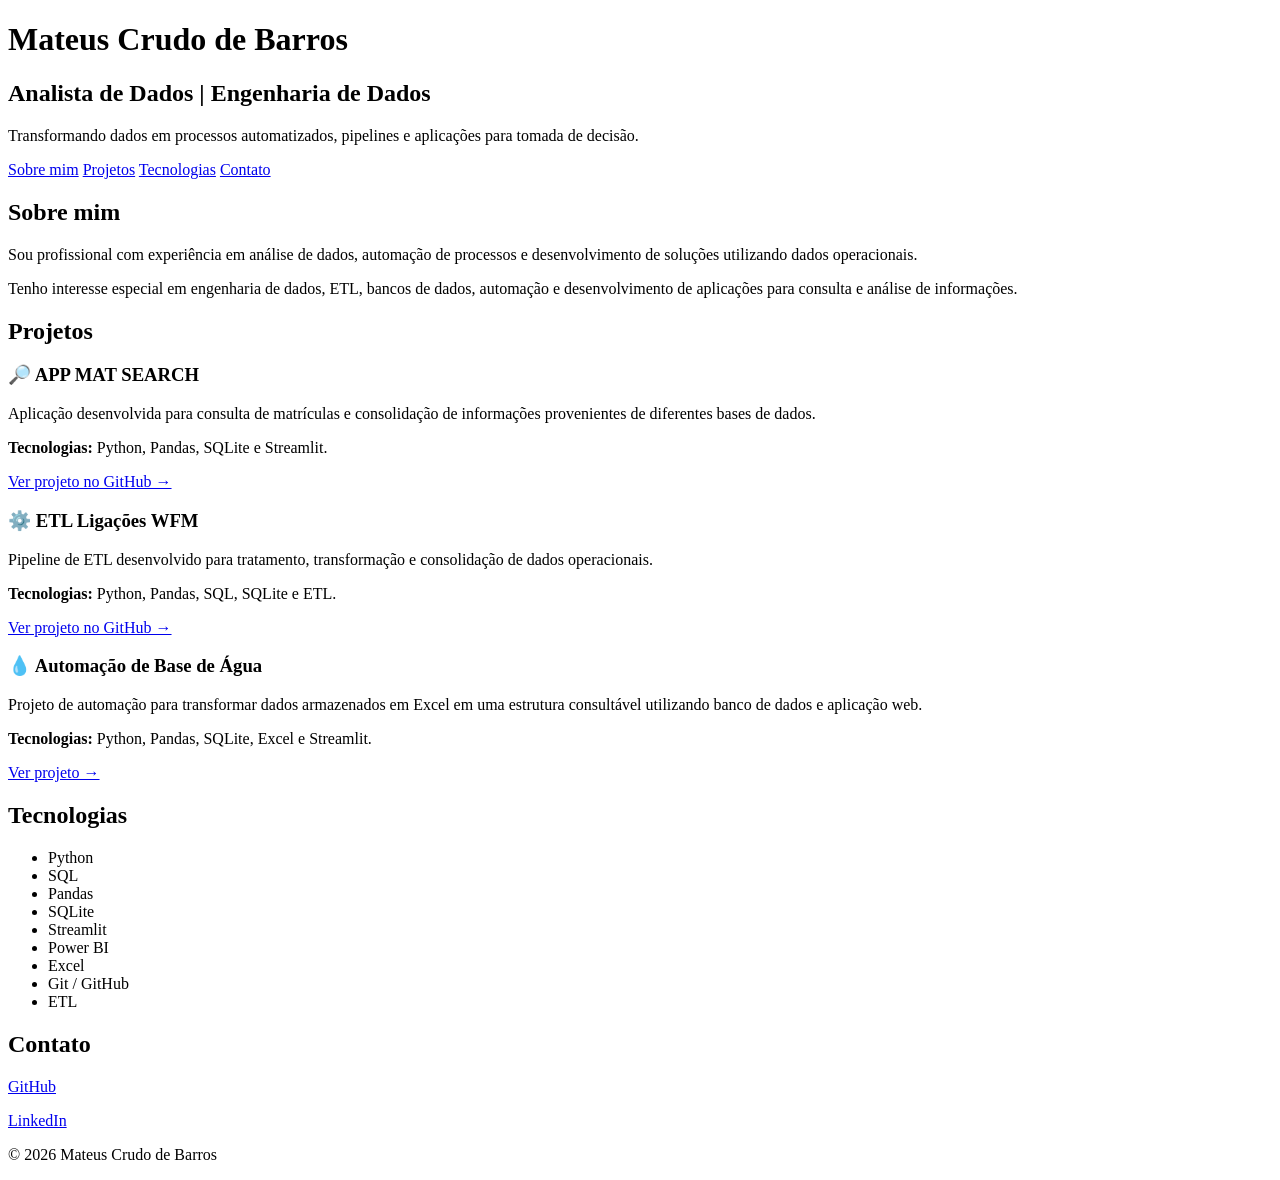
==== index.html @ 0846acba "Add initial HTML structure for portfolio website" ====
<!DOCTYPE html>
<html lang="pt-BR">

<head>
    <meta charset="UTF-8">
    <meta name="viewport" content="width=device-width, initial-scale=1.0">

    <title>Mateus Crudo de Barros | Portfólio</title>

    <meta
        name="description"
        content="Portfólio de Mateus Crudo de Barros - Analista de Dados e Engenharia de Dados."
    >
</head>

<body>

    <header>
        <h1>Mateus Crudo de Barros</h1>

        <h2>Analista de Dados | Engenharia de Dados</h2>

        <p>
            Transformando dados em processos automatizados,
            pipelines e aplicações para tomada de decisão.
        </p>

        <nav>
            <a href="#sobre">Sobre mim</a>
            <a href="#projetos">Projetos</a>
            <a href="#tecnologias">Tecnologias</a>
            <a href="#contato">Contato</a>
        </nav>
    </header>


    <main>

        <section id="sobre">
            <h2>Sobre mim</h2>

            <p>
                Sou profissional com experiência em análise de dados,
                automação de processos e desenvolvimento de soluções
                utilizando dados operacionais.
            </p>

            <p>
                Tenho interesse especial em engenharia de dados,
                ETL, bancos de dados, automação e desenvolvimento
                de aplicações para consulta e análise de informações.
            </p>
        </section>


        <section id="projetos">

            <h2>Projetos</h2>

            <article>
                <h3>🔎 APP MAT SEARCH</h3>

                <p>
                    Aplicação desenvolvida para consulta de matrículas
                    e consolidação de informações provenientes de
                    diferentes bases de dados.
                </p>

                <p>
                    <strong>Tecnologias:</strong>
                    Python, Pandas, SQLite e Streamlit.
                </p>

                <a href="https://github.com/Mateuscrudo/APP_MAT_SEARCH"
                   target="_blank">
                    Ver projeto no GitHub →
                </a>
            </article>


            <article>
                <h3>⚙️ ETL Ligações WFM</h3>

                <p>
                    Pipeline de ETL desenvolvido para tratamento,
                    transformação e consolidação de dados operacionais.
                </p>

                <p>
                    <strong>Tecnologias:</strong>
                    Python, Pandas, SQL, SQLite e ETL.
                </p>

                <a href="https://github.com/Mateuscrudo/ETL_LIGACOES_WFM"
                   target="_blank">
                    Ver projeto no GitHub →
                </a>
            </article>


            <article>
                <h3>💧 Automação de Base de Água</h3>

                <p>
                    Projeto de automação para transformar dados
                    armazenados em Excel em uma estrutura consultável
                    utilizando banco de dados e aplicação web.
                </p>

                <p>
                    <strong>Tecnologias:</strong>
                    Python, Pandas, SQLite, Excel e Streamlit.
                </p>

                <a href="https://github.com/Mateuscrudo/APP_MAT_SEARCH"
                   target="_blank">
                    Ver projeto →
                </a>
            </article>

        </section>


        <section id="tecnologias">

            <h2>Tecnologias</h2>

            <ul>
                <li>Python</li>
                <li>SQL</li>
                <li>Pandas</li>
                <li>SQLite</li>
                <li>Streamlit</li>
                <li>Power BI</li>
                <li>Excel</li>
                <li>Git / GitHub</li>
                <li>ETL</li>
            </ul>

        </section>


        <section id="contato">

            <h2>Contato</h2>

            <p>
                <a href="https://github.com/Mateuscrudo"
                   target="_blank">
                    GitHub
                </a>
            </p>

            <p>
                <a href="https://www.linkedin.com/"
                   target="_blank">
                    LinkedIn
                </a>
            </p>

        </section>

    </main>


    <footer>

        <p>
            © 2026 Mateus Crudo de Barros
        </p>

    </footer>

</body>

</html>
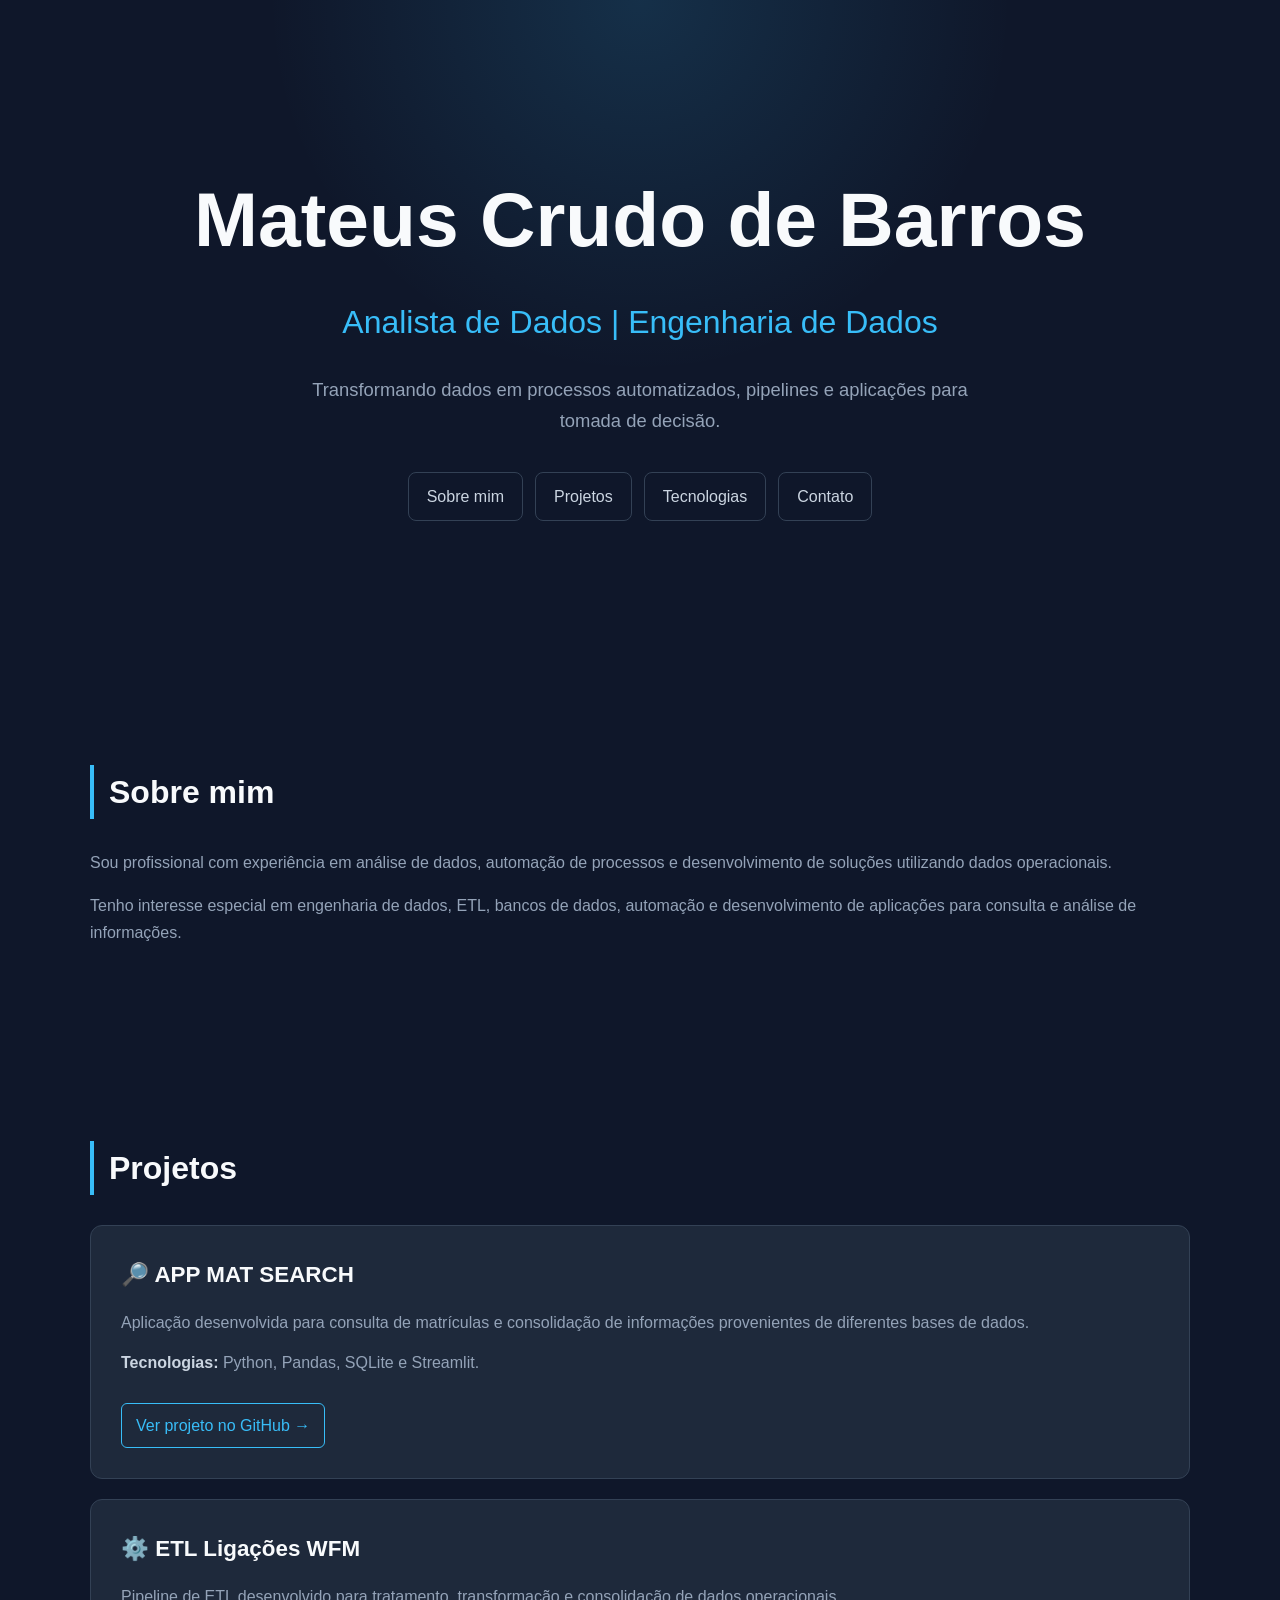
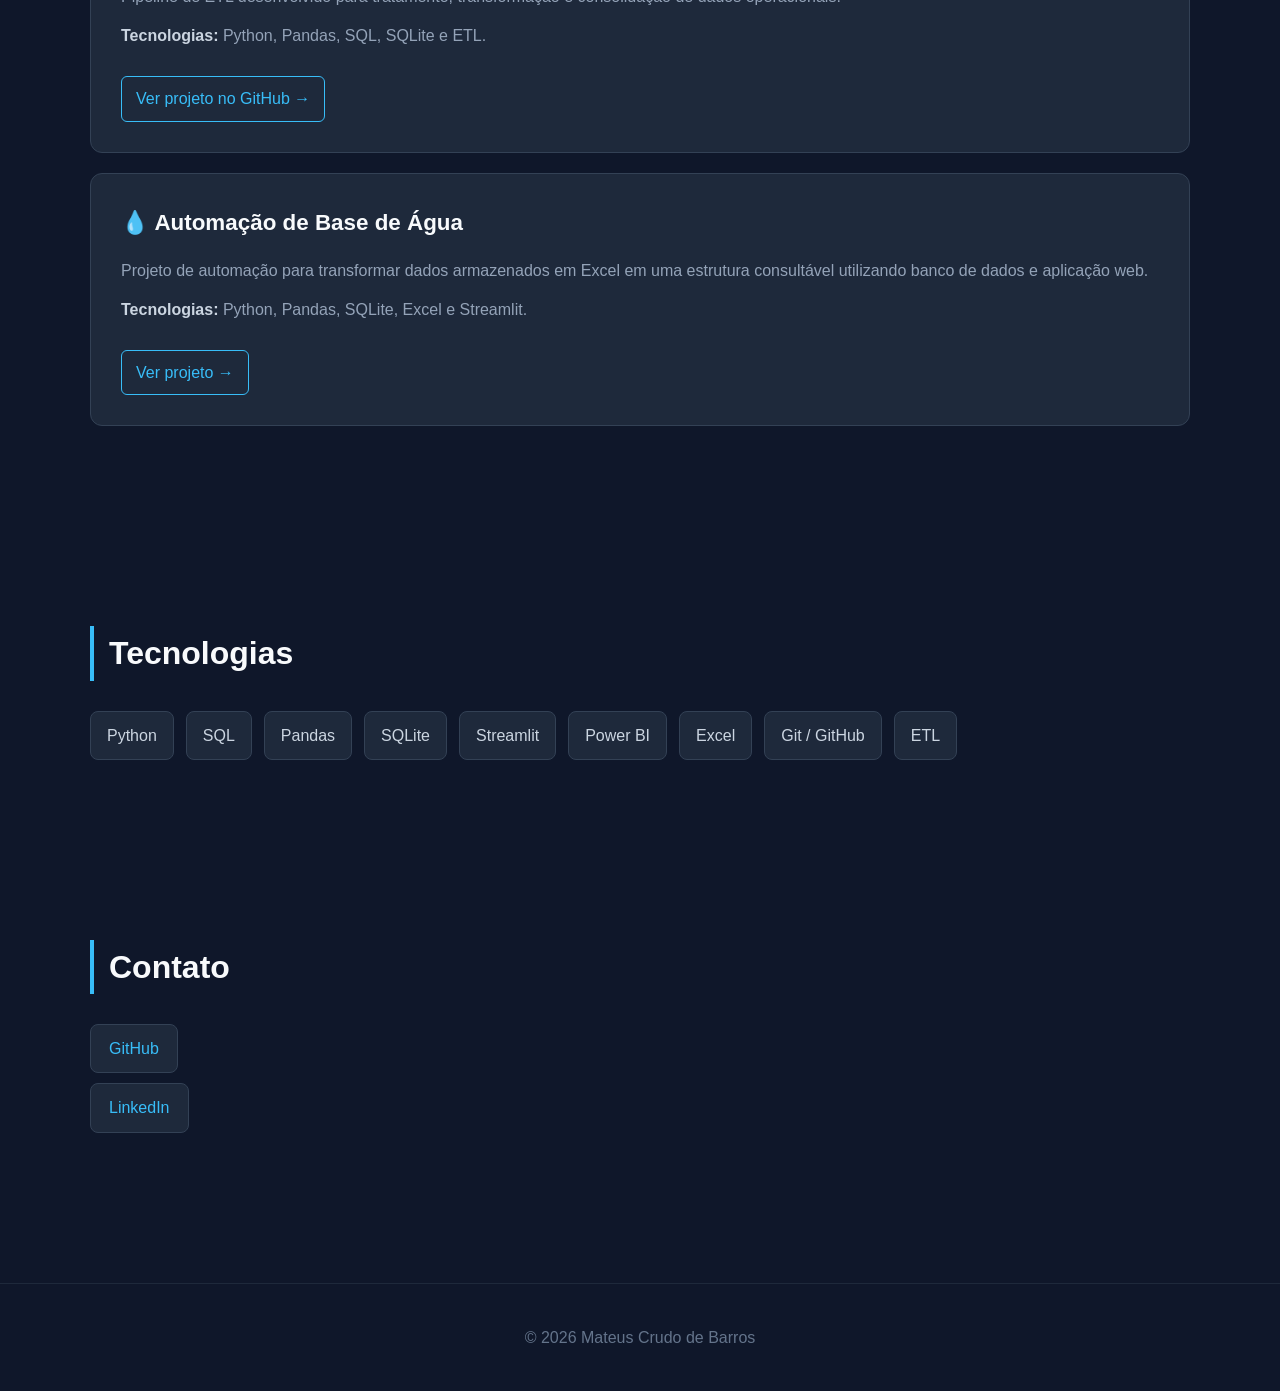
==== commit 8606e861: "Add stylesheet link to index.html" ====
--- a/index.html
+++ b/index.html
@@ -11,6 +11,8 @@
         name="description"
         content="Portfólio de Mateus Crudo de Barros - Analista de Dados e Engenharia de Dados."
     >
+    
+    <link rel="stylesheet" href="style.css">
 </head>
 
 <body>
--- a/style.css
+++ b/style.css
@@ -0,0 +1,317 @@
+/* =========================================================
+   CONFIGURAÇÕES GERAIS
+   ========================================================= */
+
+* {
+    margin: 0;
+    padding: 0;
+    box-sizing: border-box;
+}
+
+html {
+    scroll-behavior: smooth;
+}
+
+body {
+    font-family: Arial, Helvetica, sans-serif;
+    background: #0f172a;
+    color: #e2e8f0;
+    line-height: 1.7;
+}
+
+
+/* =========================================================
+   LINKS
+   ========================================================= */
+
+a {
+    color: #38bdf8;
+    text-decoration: none;
+    transition: 0.2s ease;
+}
+
+a:hover {
+    color: #7dd3fc;
+}
+
+
+/* =========================================================
+   HEADER / HERO
+   ========================================================= */
+
+header {
+    min-height: 75vh;
+    display: flex;
+    flex-direction: column;
+    justify-content: center;
+    align-items: center;
+    text-align: center;
+
+    padding: 80px 20px;
+
+    background:
+        radial-gradient(
+            circle at top,
+            rgba(56, 189, 248, 0.15),
+            transparent 40%
+        ),
+        #0f172a;
+}
+
+header h1 {
+    font-size: clamp(2.5rem, 6vw, 5rem);
+    margin-bottom: 10px;
+    color: #f8fafc;
+}
+
+header h2 {
+    font-size: clamp(1.2rem, 3vw, 2rem);
+    font-weight: 400;
+    color: #38bdf8;
+    margin-bottom: 25px;
+}
+
+header p {
+    max-width: 700px;
+    font-size: 1.15rem;
+    color: #94a3b8;
+    margin-bottom: 35px;
+}
+
+
+/* =========================================================
+   NAVEGAÇÃO
+   ========================================================= */
+
+nav {
+    display: flex;
+    flex-wrap: wrap;
+    justify-content: center;
+    gap: 12px;
+}
+
+nav a {
+    padding: 10px 18px;
+
+    border: 1px solid #334155;
+    border-radius: 8px;
+
+    color: #cbd5e1;
+
+    transition: 0.2s ease;
+}
+
+nav a:hover {
+    background: #1e293b;
+    border-color: #38bdf8;
+    color: #38bdf8;
+}
+
+
+/* =========================================================
+   CONTEÚDO PRINCIPAL
+   ========================================================= */
+
+main {
+    width: min(1100px, 90%);
+    margin: 0 auto;
+}
+
+section {
+    padding: 90px 0;
+}
+
+section h2 {
+    font-size: 2rem;
+    color: #f8fafc;
+    margin-bottom: 30px;
+
+    border-left: 4px solid #38bdf8;
+    padding-left: 15px;
+}
+
+section p {
+    color: #94a3b8;
+    margin-bottom: 15px;
+}
+
+
+/* =========================================================
+   PROJETOS
+   ========================================================= */
+
+#projetos {
+    display: flex;
+    flex-direction: column;
+}
+
+article {
+    background: #1e293b;
+
+    border: 1px solid #334155;
+    border-radius: 12px;
+
+    padding: 30px;
+    margin-bottom: 20px;
+
+    transition:
+        transform 0.2s ease,
+        border-color 0.2s ease,
+        box-shadow 0.2s ease;
+}
+
+article:hover {
+    transform: translateY(-5px);
+
+    border-color: #38bdf8;
+
+    box-shadow:
+        0 10px 30px rgba(0, 0, 0, 0.25);
+}
+
+article h3 {
+    font-size: 1.4rem;
+    color: #f8fafc;
+    margin-bottom: 15px;
+}
+
+article p {
+    margin-bottom: 12px;
+}
+
+article strong {
+    color: #cbd5e1;
+}
+
+article a {
+    display: inline-block;
+    margin-top: 15px;
+
+    padding: 8px 14px;
+
+    border: 1px solid #38bdf8;
+    border-radius: 6px;
+
+    color: #38bdf8;
+}
+
+article a:hover {
+    background: #38bdf8;
+    color: #0f172a;
+}
+
+
+/* =========================================================
+   TECNOLOGIAS
+   ========================================================= */
+
+#tecnologias ul {
+    display: flex;
+    flex-wrap: wrap;
+    gap: 12px;
+
+    list-style: none;
+}
+
+#tecnologias li {
+    background: #1e293b;
+
+    border: 1px solid #334155;
+    border-radius: 8px;
+
+    padding: 10px 16px;
+
+    color: #cbd5e1;
+
+    transition: 0.2s ease;
+}
+
+#tecnologias li:hover {
+    border-color: #38bdf8;
+    color: #38bdf8;
+    transform: translateY(-2px);
+}
+
+
+/* =========================================================
+   CONTATO
+   ========================================================= */
+
+#contato p {
+    margin-bottom: 10px;
+}
+
+#contato a {
+    display: inline-block;
+
+    padding: 10px 18px;
+
+    border: 1px solid #334155;
+    border-radius: 8px;
+
+    background: #1e293b;
+}
+
+#contato a:hover {
+    border-color: #38bdf8;
+    color: #38bdf8;
+}
+
+
+/* =========================================================
+   FOOTER
+   ========================================================= */
+
+footer {
+    text-align: center;
+
+    padding: 40px 20px;
+
+    border-top: 1px solid #1e293b;
+
+    color: #64748b;
+
+    margin-top: 50px;
+}
+
+
+/* =========================================================
+   RESPONSIVIDADE
+   ========================================================= */
+
+@media (max-width: 600px) {
+
+    header {
+        min-height: 70vh;
+        padding: 60px 20px;
+    }
+
+    header h1 {
+        font-size: 2.5rem;
+    }
+
+    header h2 {
+        font-size: 1.3rem;
+    }
+
+    header p {
+        font-size: 1rem;
+    }
+
+    section {
+        padding: 60px 0;
+    }
+
+    article {
+        padding: 22px;
+    }
+
+    nav {
+        gap: 8px;
+    }
+
+    nav a {
+        padding: 8px 12px;
+        font-size: 0.9rem;
+    }
+}
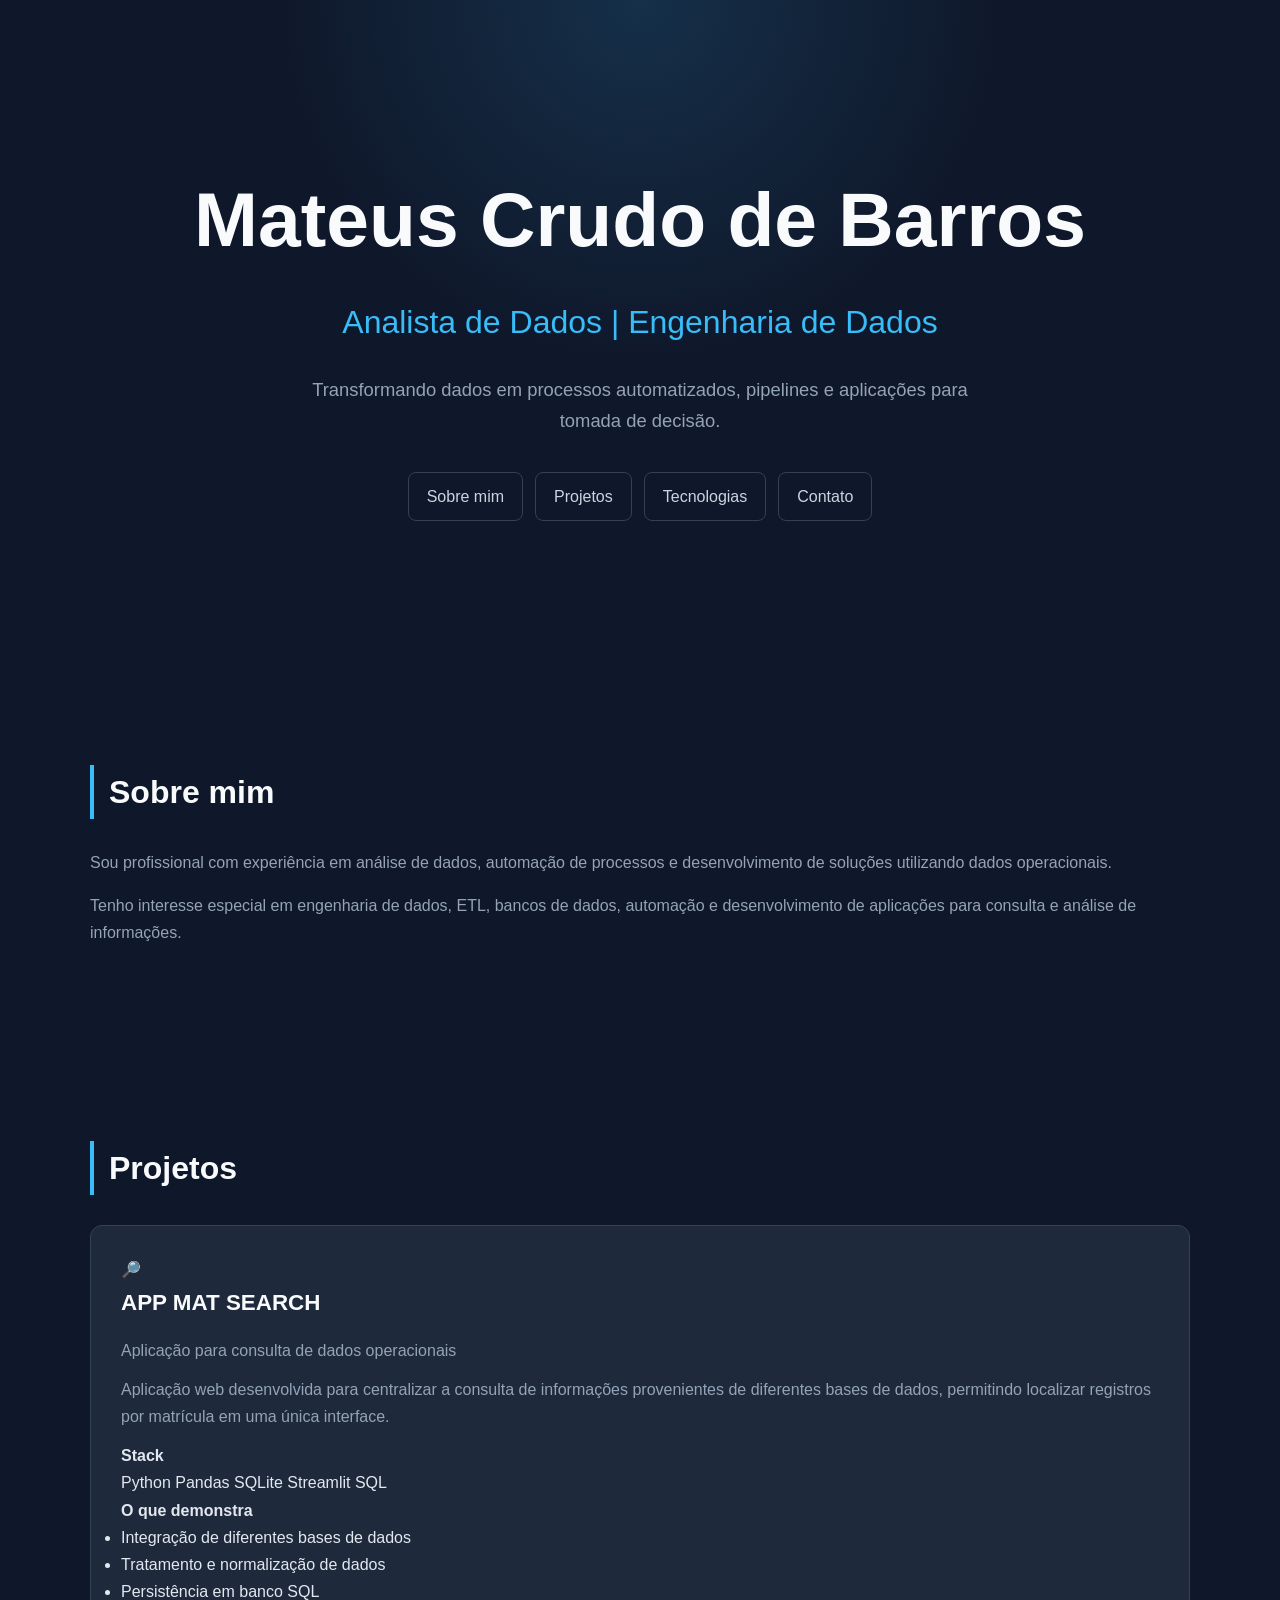
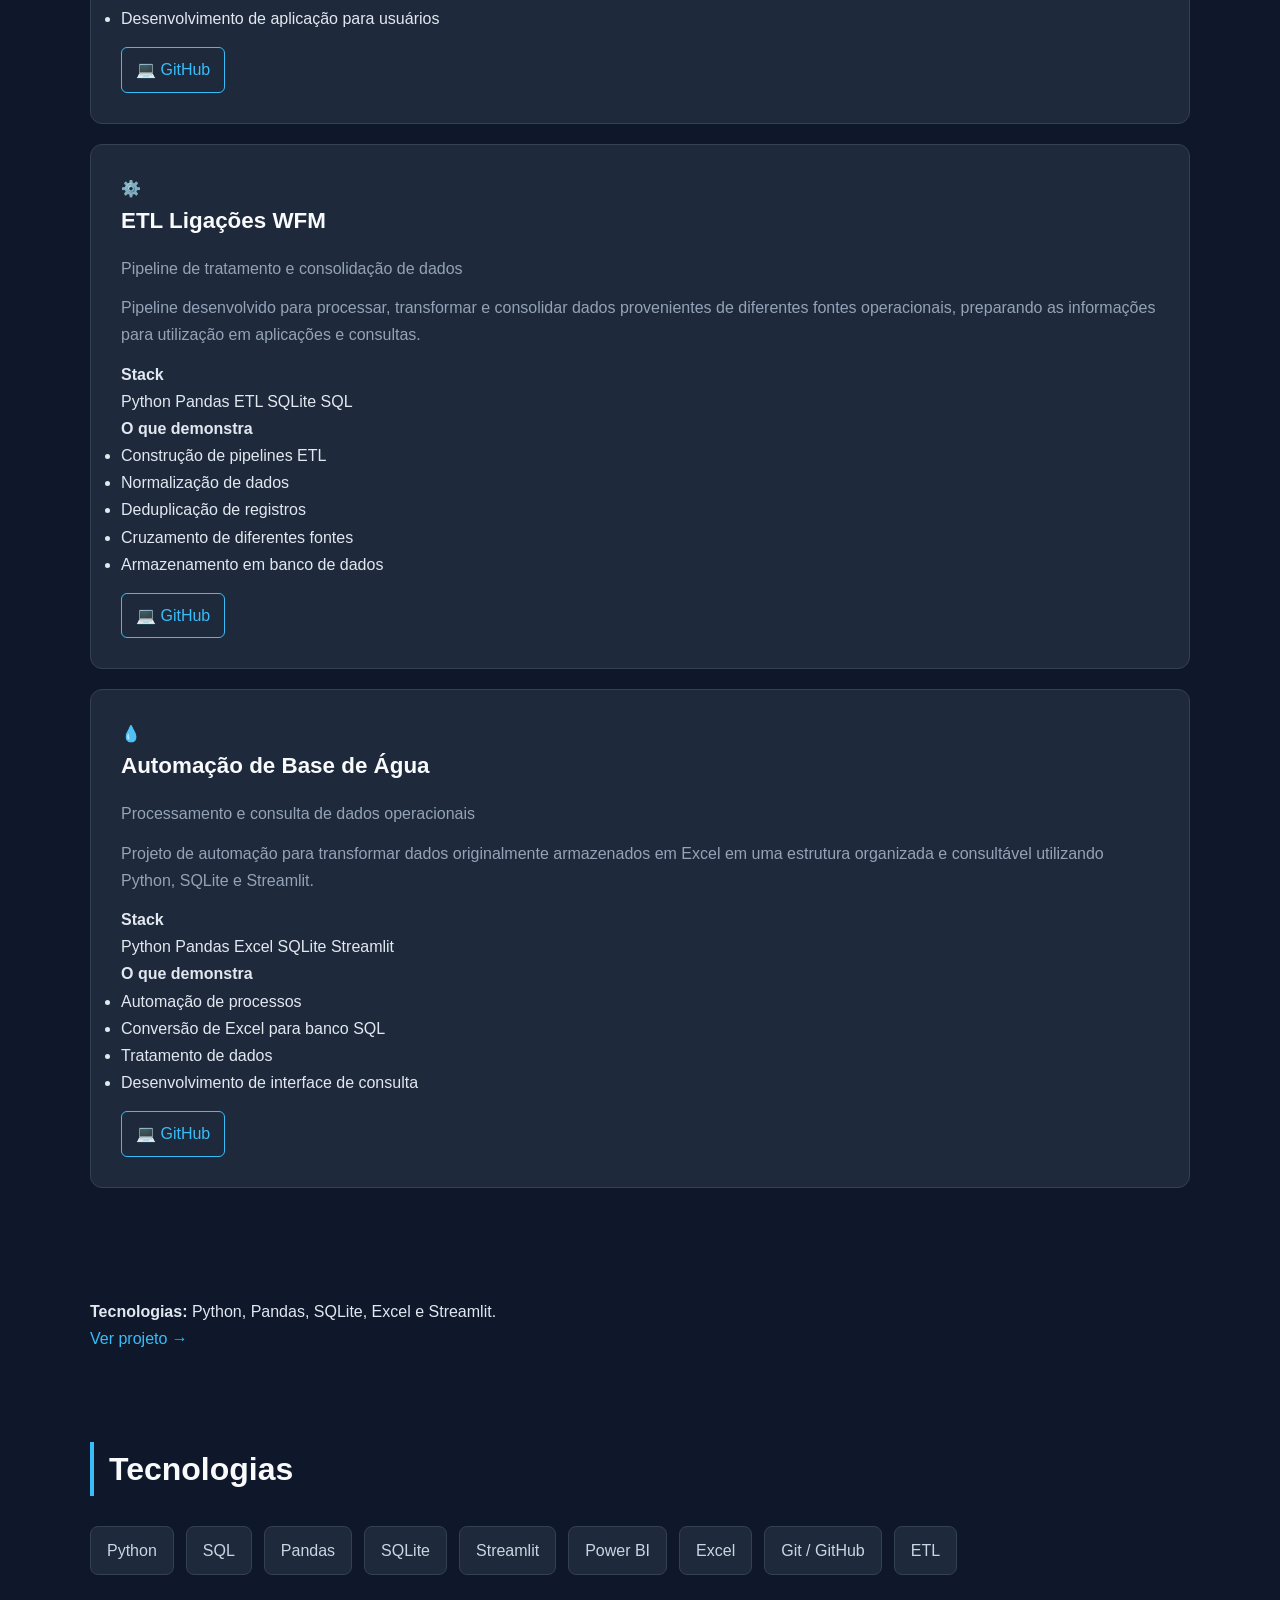
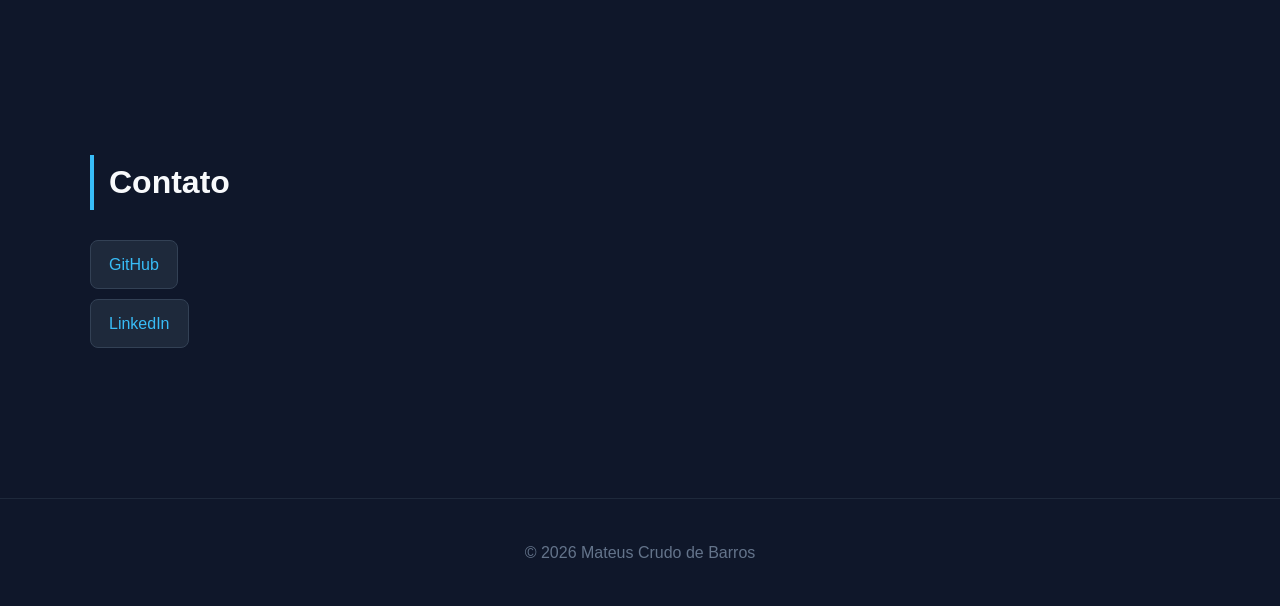
==== commit a9516299: "Refactor project sections in index.html Updated project sections with new structure and content, inc" ====
--- a/index.html
+++ b/index.html
@@ -55,59 +55,169 @@
         </section>
 
 
-        <section id="projetos">
-
-            <h2>Projetos</h2>
-
-            <article>
-                <h3>🔎 APP MAT SEARCH</h3>
-
-                <p>
-                    Aplicação desenvolvida para consulta de matrículas
-                    e consolidação de informações provenientes de
-                    diferentes bases de dados.
-                </p>
-
-                <p>
-                    <strong>Tecnologias:</strong>
-                    Python, Pandas, SQLite e Streamlit.
-                </p>
-
-                <a href="https://github.com/Mateuscrudo/APP_MAT_SEARCH"
-                   target="_blank">
-                    Ver projeto no GitHub →
-                </a>
-            </article>
-
-
-            <article>
-                <h3>⚙️ ETL Ligações WFM</h3>
-
-                <p>
-                    Pipeline de ETL desenvolvido para tratamento,
-                    transformação e consolidação de dados operacionais.
-                </p>
-
-                <p>
-                    <strong>Tecnologias:</strong>
-                    Python, Pandas, SQL, SQLite e ETL.
-                </p>
-
-                <a href="https://github.com/Mateuscrudo/ETL_LIGACOES_WFM"
-                   target="_blank">
-                    Ver projeto no GitHub →
-                </a>
-            </article>
-
-
-            <article>
-                <h3>💧 Automação de Base de Água</h3>
-
-                <p>
-                    Projeto de automação para transformar dados
-                    armazenados em Excel em uma estrutura consultável
-                    utilizando banco de dados e aplicação web.
-                </p>
+      <section id="projetos">
+
+    <h2>Projetos</h2>
+
+    <article class="project-card">
+
+        <div class="project-header">
+            <span class="project-icon">🔎</span>
+
+            <div>
+                <h3>APP MAT SEARCH</h3>
+                <p class="project-subtitle">
+                    Aplicação para consulta de dados operacionais
+                </p>
+            </div>
+        </div>
+
+        <p>
+            Aplicação web desenvolvida para centralizar a consulta
+            de informações provenientes de diferentes bases de dados,
+            permitindo localizar registros por matrícula em uma única interface.
+        </p>
+
+        <h4>Stack</h4>
+
+        <div class="tags">
+            <span>Python</span>
+            <span>Pandas</span>
+            <span>SQLite</span>
+            <span>Streamlit</span>
+            <span>SQL</span>
+        </div>
+
+        <h4>O que demonstra</h4>
+
+        <ul class="project-list">
+            <li>Integração de diferentes bases de dados</li>
+            <li>Tratamento e normalização de dados</li>
+            <li>Persistência em banco SQL</li>
+            <li>Desenvolvimento de aplicação para usuários</li>
+        </ul>
+
+        <div class="project-links">
+
+            <a
+                href="https://github.com/Mateuscrudo/APP_MAT_SEARCH"
+                target="_blank"
+            >
+                💻 GitHub
+            </a>
+
+        </div>
+
+    </article>
+
+
+    <article class="project-card">
+
+        <div class="project-header">
+            <span class="project-icon">⚙️</span>
+
+            <div>
+                <h3>ETL Ligações WFM</h3>
+
+                <p class="project-subtitle">
+                    Pipeline de tratamento e consolidação de dados
+                </p>
+            </div>
+        </div>
+
+        <p>
+            Pipeline desenvolvido para processar, transformar e consolidar
+            dados provenientes de diferentes fontes operacionais,
+            preparando as informações para utilização em aplicações e consultas.
+        </p>
+
+        <h4>Stack</h4>
+
+        <div class="tags">
+            <span>Python</span>
+            <span>Pandas</span>
+            <span>ETL</span>
+            <span>SQLite</span>
+            <span>SQL</span>
+        </div>
+
+        <h4>O que demonstra</h4>
+
+        <ul class="project-list">
+            <li>Construção de pipelines ETL</li>
+            <li>Normalização de dados</li>
+            <li>Deduplicação de registros</li>
+            <li>Cruzamento de diferentes fontes</li>
+            <li>Armazenamento em banco de dados</li>
+        </ul>
+
+        <div class="project-links">
+
+            <a
+                href="https://github.com/Mateuscrudo/ETL_LIGACOES_WFM"
+                target="_blank"
+            >
+                💻 GitHub
+            </a>
+
+        </div>
+
+    </article>
+
+
+    <article class="project-card">
+
+        <div class="project-header">
+            <span class="project-icon">💧</span>
+
+            <div>
+                <h3>Automação de Base de Água</h3>
+
+                <p class="project-subtitle">
+                    Processamento e consulta de dados operacionais
+                </p>
+            </div>
+        </div>
+
+        <p>
+            Projeto de automação para transformar dados originalmente
+            armazenados em Excel em uma estrutura organizada e consultável
+            utilizando Python, SQLite e Streamlit.
+        </p>
+
+        <h4>Stack</h4>
+
+        <div class="tags">
+            <span>Python</span>
+            <span>Pandas</span>
+            <span>Excel</span>
+            <span>SQLite</span>
+            <span>Streamlit</span>
+        </div>
+
+        <h4>O que demonstra</h4>
+
+        <ul class="project-list">
+            <li>Automação de processos</li>
+            <li>Conversão de Excel para banco SQL</li>
+            <li>Tratamento de dados</li>
+            <li>Desenvolvimento de interface de consulta</li>
+        </ul>
+
+        <div class="project-links">
+
+            <a
+                href="https://github.com/Mateuscrudo/APP_MAT_SEARCH"
+                target="_blank"
+            >
+                💻 GitHub
+            </a>
+
+        </div>
+
+    </article>
+
+</section>
 
                 <p>
                     <strong>Tecnologias:</strong>
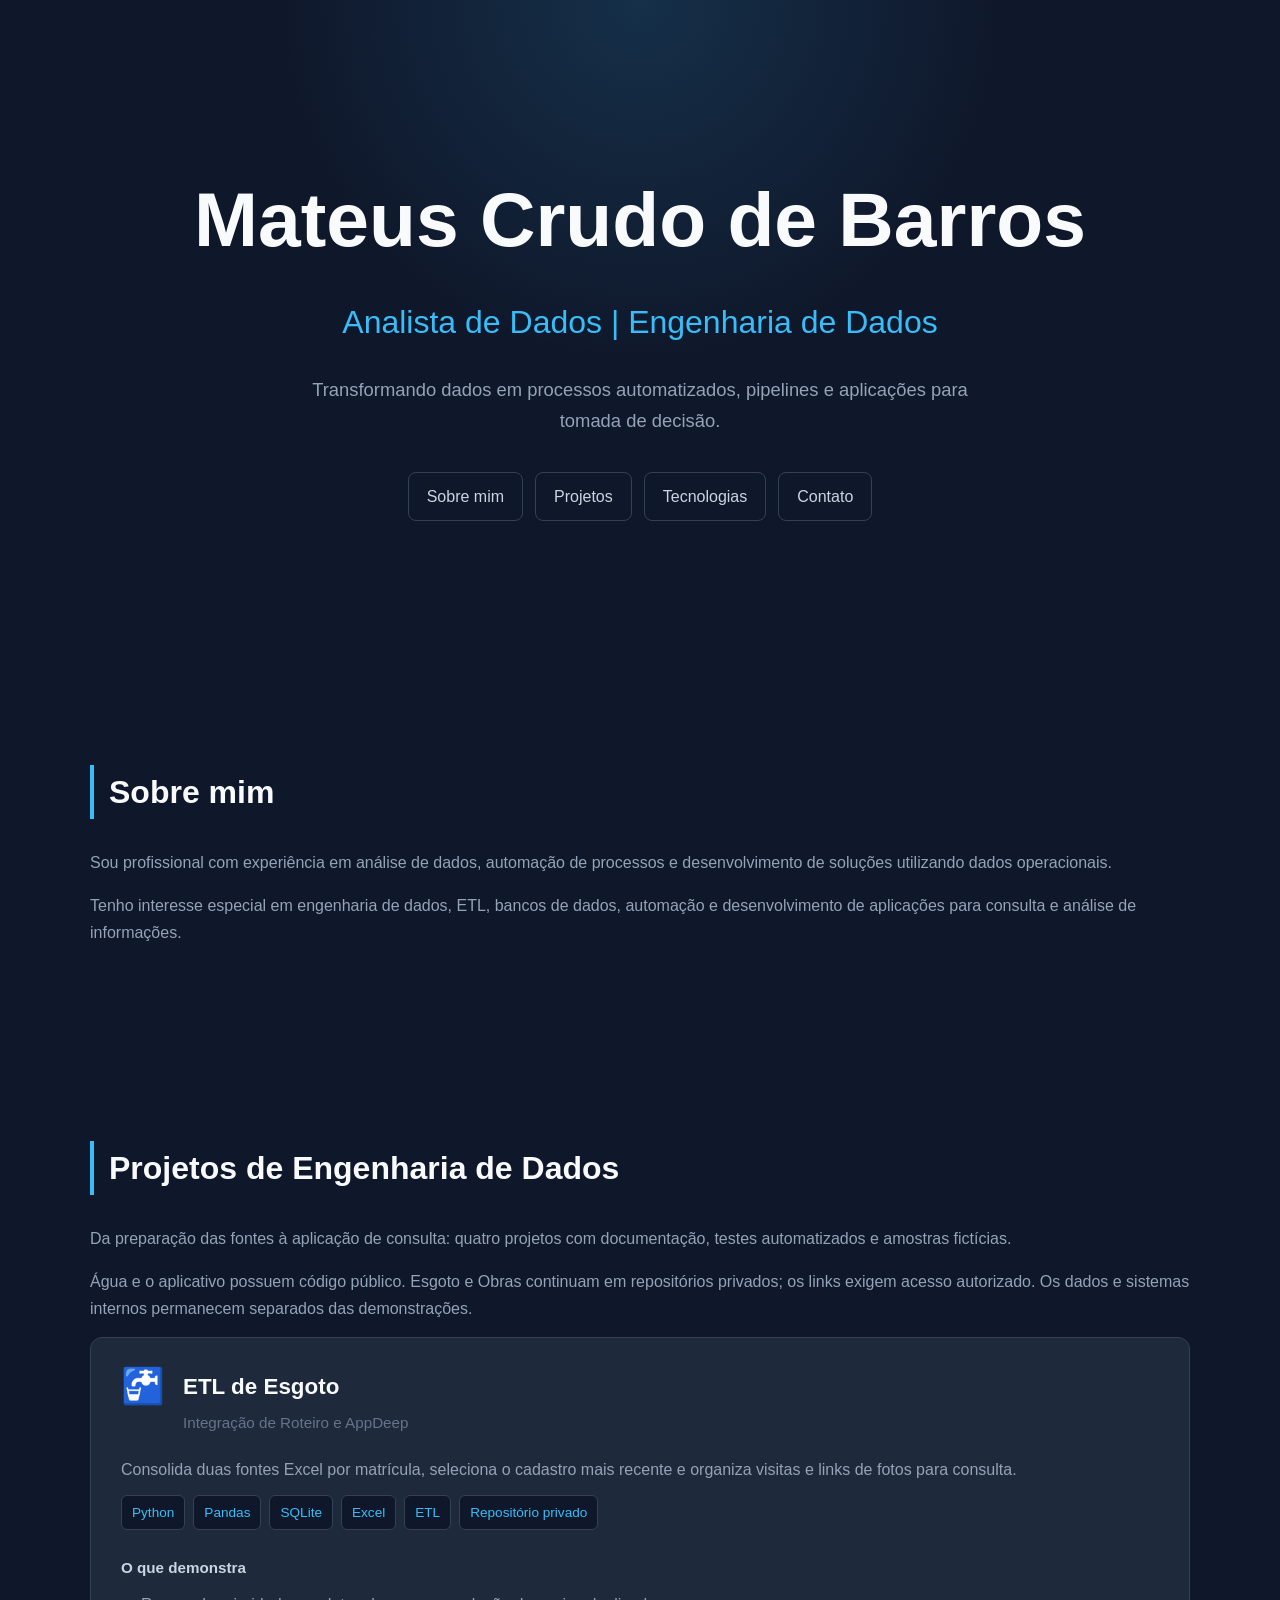
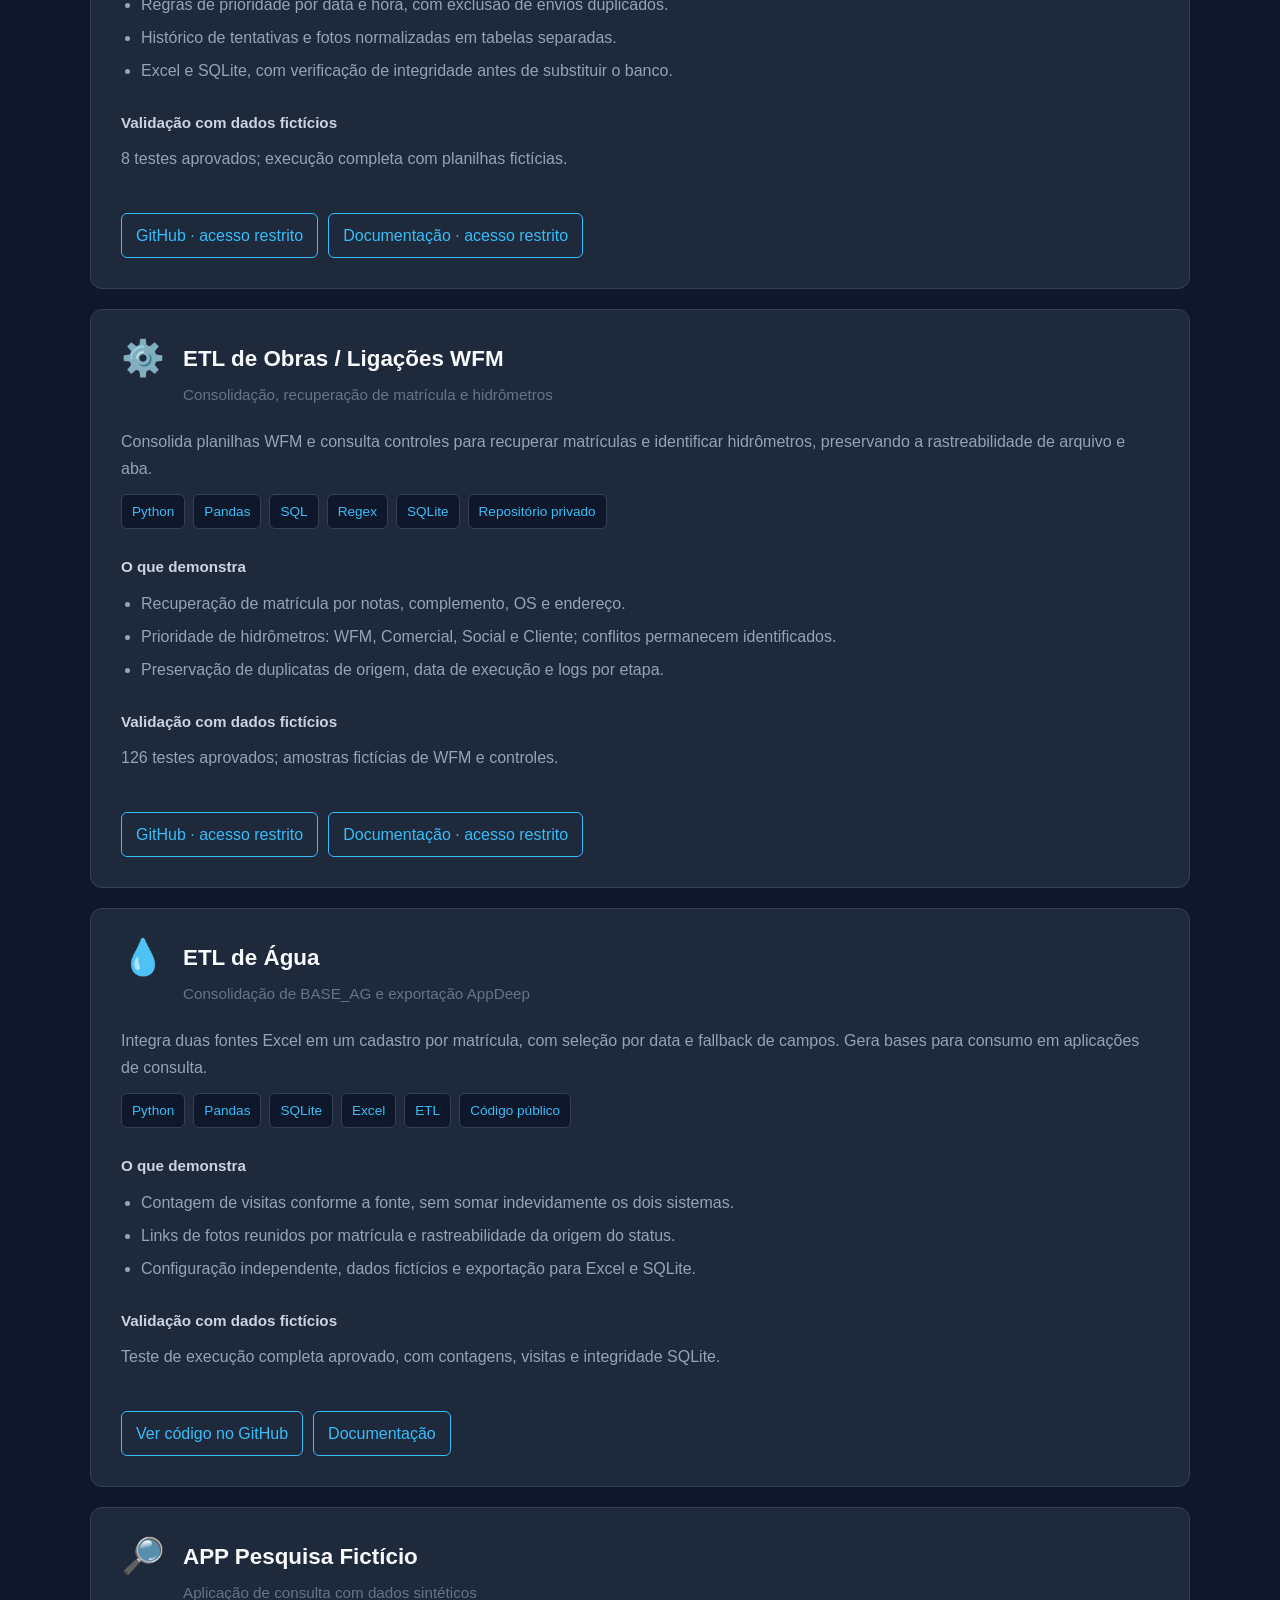
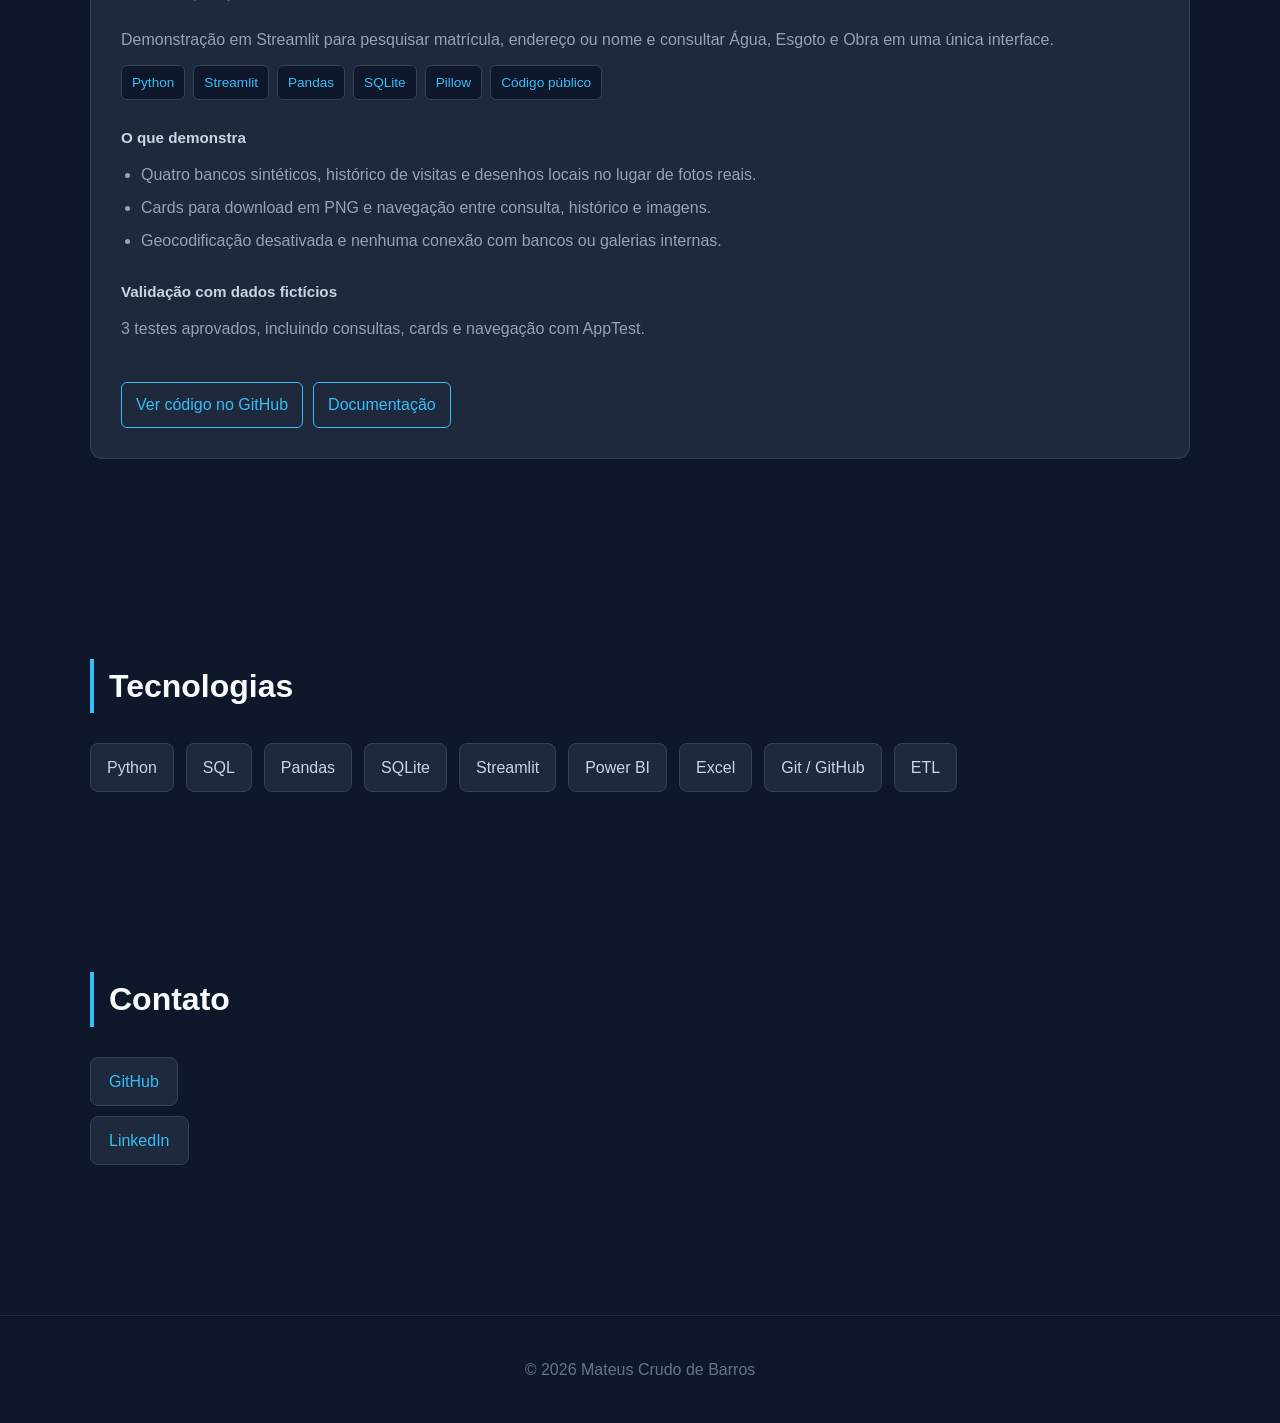
==== commit 189df7e5: "Atualiza portfólio com quatro projetos e demonstrações fictícias" ====
--- a/index.html
+++ b/index.html
@@ -55,183 +55,154 @@
         </section>
 
 
-      <section id="projetos">
-
-    <h2>Projetos</h2>
-
-    <article class="project-card">
-
-        <div class="project-header">
-            <span class="project-icon">🔎</span>
-
-            <div>
-                <h3>APP MAT SEARCH</h3>
-                <p class="project-subtitle">
-                    Aplicação para consulta de dados operacionais
-                </p>
-            </div>
-        </div>
-
-        <p>
-            Aplicação web desenvolvida para centralizar a consulta
-            de informações provenientes de diferentes bases de dados,
-            permitindo localizar registros por matrícula em uma única interface.
-        </p>
-
-        <h4>Stack</h4>
-
-        <div class="tags">
-            <span>Python</span>
-            <span>Pandas</span>
-            <span>SQLite</span>
-            <span>Streamlit</span>
-            <span>SQL</span>
-        </div>
-
-        <h4>O que demonstra</h4>
-
-        <ul class="project-list">
-            <li>Integração de diferentes bases de dados</li>
-            <li>Tratamento e normalização de dados</li>
-            <li>Persistência em banco SQL</li>
-            <li>Desenvolvimento de aplicação para usuários</li>
-        </ul>
-
-        <div class="project-links">
-
-            <a
-                href="https://github.com/Mateuscrudo/APP_MAT_SEARCH"
-                target="_blank"
-            >
-                💻 GitHub
-            </a>
-
-        </div>
-
-    </article>
-
-
-    <article class="project-card">
-
-        <div class="project-header">
-            <span class="project-icon">⚙️</span>
-
-            <div>
-                <h3>ETL Ligações WFM</h3>
-
-                <p class="project-subtitle">
-                    Pipeline de tratamento e consolidação de dados
-                </p>
-            </div>
-        </div>
-
-        <p>
-            Pipeline desenvolvido para processar, transformar e consolidar
-            dados provenientes de diferentes fontes operacionais,
-            preparando as informações para utilização em aplicações e consultas.
-        </p>
-
-        <h4>Stack</h4>
-
-        <div class="tags">
-            <span>Python</span>
-            <span>Pandas</span>
-            <span>ETL</span>
-            <span>SQLite</span>
-            <span>SQL</span>
-        </div>
-
-        <h4>O que demonstra</h4>
-
-        <ul class="project-list">
-            <li>Construção de pipelines ETL</li>
-            <li>Normalização de dados</li>
-            <li>Deduplicação de registros</li>
-            <li>Cruzamento de diferentes fontes</li>
-            <li>Armazenamento em banco de dados</li>
-        </ul>
-
-        <div class="project-links">
-
-            <a
-                href="https://github.com/Mateuscrudo/ETL_LIGACOES_WFM"
-                target="_blank"
-            >
-                💻 GitHub
-            </a>
-
-        </div>
-
-    </article>
-
-
-    <article class="project-card">
-
-        <div class="project-header">
-            <span class="project-icon">💧</span>
-
-            <div>
-                <h3>Automação de Base de Água</h3>
-
-                <p class="project-subtitle">
-                    Processamento e consulta de dados operacionais
-                </p>
-            </div>
-        </div>
-
-        <p>
-            Projeto de automação para transformar dados originalmente
-            armazenados em Excel em uma estrutura organizada e consultável
-            utilizando Python, SQLite e Streamlit.
-        </p>
-
-        <h4>Stack</h4>
-
-        <div class="tags">
-            <span>Python</span>
-            <span>Pandas</span>
-            <span>Excel</span>
-            <span>SQLite</span>
-            <span>Streamlit</span>
-        </div>
-
-        <h4>O que demonstra</h4>
-
-        <ul class="project-list">
-            <li>Automação de processos</li>
-            <li>Conversão de Excel para banco SQL</li>
-            <li>Tratamento de dados</li>
-            <li>Desenvolvimento de interface de consulta</li>
-        </ul>
-
-        <div class="project-links">
-
-            <a
-                href="https://github.com/Mateuscrudo/APP_MAT_SEARCH"
-                target="_blank"
-            >
-                💻 GitHub
-            </a>
-
-        </div>
-
-    </article>
-
-</section>
-
-                <p>
-                    <strong>Tecnologias:</strong>
-                    Python, Pandas, SQLite, Excel e Streamlit.
-                </p>
-
-                <a href="https://github.com/Mateuscrudo/APP_MAT_SEARCH"
-                   target="_blank">
-                    Ver projeto →
-                </a>
-            </article>
-
-        </section>
-
+        <section id="projetos" aria-labelledby="titulo-projetos">
+            <h2 id="titulo-projetos">Projetos de Engenharia de Dados</h2>
+            <p>Da preparação das fontes à aplicação de consulta: quatro projetos com documentação,
+                testes automatizados e amostras fictícias.</p>
+            <p>Água e o aplicativo possuem código público. Esgoto e Obras continuam em
+                repositórios privados; os links exigem acesso autorizado. Os dados e sistemas internos
+                permanecem separados das demonstrações.</p>
+
+            <article class="project-card">
+                <div class="project-header">
+                    <span class="project-icon" aria-hidden="true">🚰</span>
+                    <div>
+                        <h3>ETL de Esgoto</h3>
+                        <p class="project-subtitle">Integração de Roteiro e AppDeep</p>
+                    </div>
+                </div>
+                <p>Consolida duas fontes Excel por matrícula, seleciona o cadastro mais recente e organiza visitas e links de fotos para consulta.</p>
+                <div class="tags" aria-label="Tecnologias e disponibilidade">
+                    <span>Python</span>
+                    <span>Pandas</span>
+                    <span>SQLite</span>
+                    <span>Excel</span>
+                    <span>ETL</span>
+                    <span>Repositório privado</span>
+                </div>
+                <h4>O que demonstra</h4>
+                <ul class="project-list">
+                    <li>Regras de prioridade por data e hora, com exclusão de envios duplicados.</li>
+                    <li>Histórico de tentativas e fotos normalizadas em tabelas separadas.</li>
+                    <li>Excel e SQLite, com verificação de integridade antes de substituir o banco.</li>
+                </ul>
+                <h4>Validação com dados fictícios</h4>
+                <p>8 testes aprovados; execução completa com planilhas fictícias.</p>
+                <div class="project-links">
+                    <a href="https://github.com/Mateuscrudo/ETL_DUPLA_ESGOTO_" target="_blank" rel="noopener noreferrer">
+                        GitHub · acesso restrito
+                    </a>
+                    <a href="https://github.com/Mateuscrudo/ETL_DUPLA_ESGOTO_/blob/main/README.md" target="_blank" rel="noopener noreferrer">
+                        Documentação · acesso restrito
+                    </a>
+                </div>
+            </article>
+
+            <article class="project-card">
+                <div class="project-header">
+                    <span class="project-icon" aria-hidden="true">⚙️</span>
+                    <div>
+                        <h3>ETL de Obras / Ligações WFM</h3>
+                        <p class="project-subtitle">Consolidação, recuperação de matrícula e hidrômetros</p>
+                    </div>
+                </div>
+                <p>Consolida planilhas WFM e consulta controles para recuperar matrículas e identificar hidrômetros, preservando a rastreabilidade de arquivo e aba.</p>
+                <div class="tags" aria-label="Tecnologias e disponibilidade">
+                    <span>Python</span>
+                    <span>Pandas</span>
+                    <span>SQL</span>
+                    <span>Regex</span>
+                    <span>SQLite</span>
+                    <span>Repositório privado</span>
+                </div>
+                <h4>O que demonstra</h4>
+                <ul class="project-list">
+                    <li>Recuperação de matrícula por notas, complemento, OS e endereço.</li>
+                    <li>Prioridade de hidrômetros: WFM, Comercial, Social e Cliente; conflitos permanecem identificados.</li>
+                    <li>Preservação de duplicatas de origem, data de execução e logs por etapa.</li>
+                </ul>
+                <h4>Validação com dados fictícios</h4>
+                <p>126 testes aprovados; amostras fictícias de WFM e controles.</p>
+                <div class="project-links">
+                    <a href="https://github.com/Mateuscrudo/ETL_LIGACOES_WFM" target="_blank" rel="noopener noreferrer">
+                        GitHub · acesso restrito
+                    </a>
+                    <a href="https://github.com/Mateuscrudo/ETL_LIGACOES_WFM/blob/main/README.md" target="_blank" rel="noopener noreferrer">
+                        Documentação · acesso restrito
+                    </a>
+                </div>
+            </article>
+
+            <article class="project-card">
+                <div class="project-header">
+                    <span class="project-icon" aria-hidden="true">💧</span>
+                    <div>
+                        <h3>ETL de Água</h3>
+                        <p class="project-subtitle">Consolidação de BASE_AG e exportação AppDeep</p>
+                    </div>
+                </div>
+                <p>Integra duas fontes Excel em um cadastro por matrícula, com seleção por data e fallback de campos. Gera bases para consumo em aplicações de consulta.</p>
+                <div class="tags" aria-label="Tecnologias e disponibilidade">
+                    <span>Python</span>
+                    <span>Pandas</span>
+                    <span>SQLite</span>
+                    <span>Excel</span>
+                    <span>ETL</span>
+                    <span>Código público</span>
+                </div>
+                <h4>O que demonstra</h4>
+                <ul class="project-list">
+                    <li>Contagem de visitas conforme a fonte, sem somar indevidamente os dois sistemas.</li>
+                    <li>Links de fotos reunidos por matrícula e rastreabilidade da origem do status.</li>
+                    <li>Configuração independente, dados fictícios e exportação para Excel e SQLite.</li>
+                </ul>
+                <h4>Validação com dados fictícios</h4>
+                <p>Teste de execução completa aprovado, com contagens, visitas e integridade SQLite.</p>
+                <div class="project-links">
+                    <a href="https://github.com/Mateuscrudo/ETL_AGUA" target="_blank" rel="noopener noreferrer">
+                        Ver código no GitHub
+                    </a>
+                    <a href="https://github.com/Mateuscrudo/ETL_AGUA/blob/main/README.md" target="_blank" rel="noopener noreferrer">
+                        Documentação
+                    </a>
+                </div>
+            </article>
+
+            <article class="project-card">
+                <div class="project-header">
+                    <span class="project-icon" aria-hidden="true">🔎</span>
+                    <div>
+                        <h3>APP Pesquisa Fictício</h3>
+                        <p class="project-subtitle">Aplicação de consulta com dados sintéticos</p>
+                    </div>
+                </div>
+                <p>Demonstração em Streamlit para pesquisar matrícula, endereço ou nome e consultar Água, Esgoto e Obra em uma única interface.</p>
+                <div class="tags" aria-label="Tecnologias e disponibilidade">
+                    <span>Python</span>
+                    <span>Streamlit</span>
+                    <span>Pandas</span>
+                    <span>SQLite</span>
+                    <span>Pillow</span>
+                    <span>Código público</span>
+                </div>
+                <h4>O que demonstra</h4>
+                <ul class="project-list">
+                    <li>Quatro bancos sintéticos, histórico de visitas e desenhos locais no lugar de fotos reais.</li>
+                    <li>Cards para download em PNG e navegação entre consulta, histórico e imagens.</li>
+                    <li>Geocodificação desativada e nenhuma conexão com bancos ou galerias internas.</li>
+                </ul>
+                <h4>Validação com dados fictícios</h4>
+                <p>3 testes aprovados, incluindo consultas, cards e navegação com AppTest.</p>
+                <div class="project-links">
+                    <a href="https://github.com/Mateuscrudo/APP_PESQUISA_FICTICIO" target="_blank" rel="noopener noreferrer">
+                        Ver código no GitHub
+                    </a>
+                    <a href="https://github.com/Mateuscrudo/APP_PESQUISA_FICTICIO/blob/main/README.md" target="_blank" rel="noopener noreferrer">
+                        Documentação
+                    </a>
+                </div>
+            </article>
+        </section>
 
         <section id="tecnologias">
 
--- a/style.css
+++ b/style.css
@@ -315,3 +315,69 @@
         font-size: 0.9rem;
     }
 }
+/* =========================================================
+   CARDS DE PROJETOS
+   ========================================================= */
+
+.project-card {
+    position: relative;
+}
+
+.project-header {
+    display: flex;
+    align-items: flex-start;
+    gap: 18px;
+    margin-bottom: 20px;
+}
+
+.project-icon {
+    font-size: 2.2rem;
+    line-height: 1;
+}
+
+.project-header h3 {
+    margin-bottom: 4px;
+}
+
+.project-subtitle {
+    color: #64748b !important;
+    margin-bottom: 0 !important;
+    font-size: 0.95rem;
+}
+
+.project-card h4 {
+    color: #cbd5e1;
+    font-size: 0.95rem;
+    margin-top: 25px;
+    margin-bottom: 10px;
+}
+
+.tags {
+    display: flex;
+    flex-wrap: wrap;
+    gap: 8px;
+}
+
+.tags span {
+    background: #0f172a;
+    border: 1px solid #334155;
+    border-radius: 6px;
+    padding: 5px 10px;
+    font-size: 0.85rem;
+    color: #38bdf8;
+}
+
+.project-list {
+    padding-left: 20px;
+    color: #94a3b8;
+}
+
+.project-list li {
+    margin-bottom: 6px;
+}
+
+.project-links {
+    display: flex;
+    gap: 10px;
+    margin-top: 25px;
+}
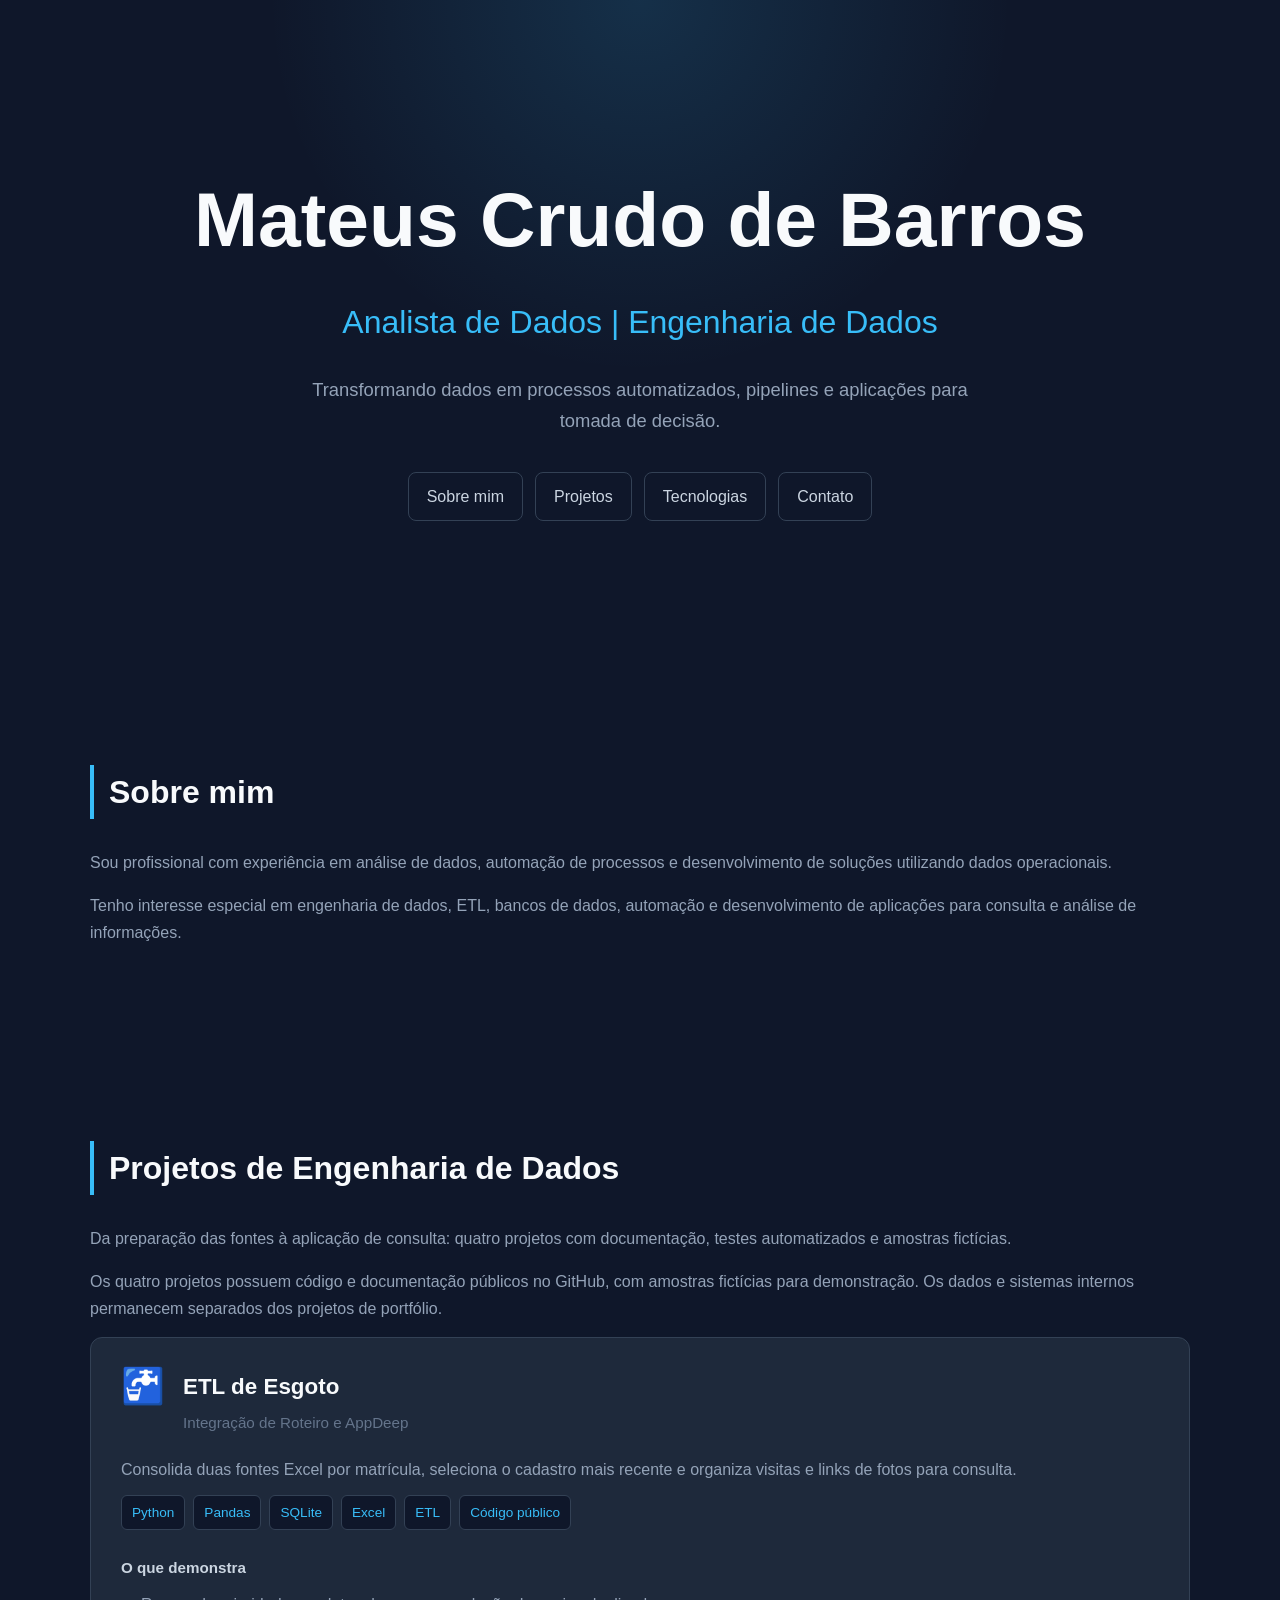
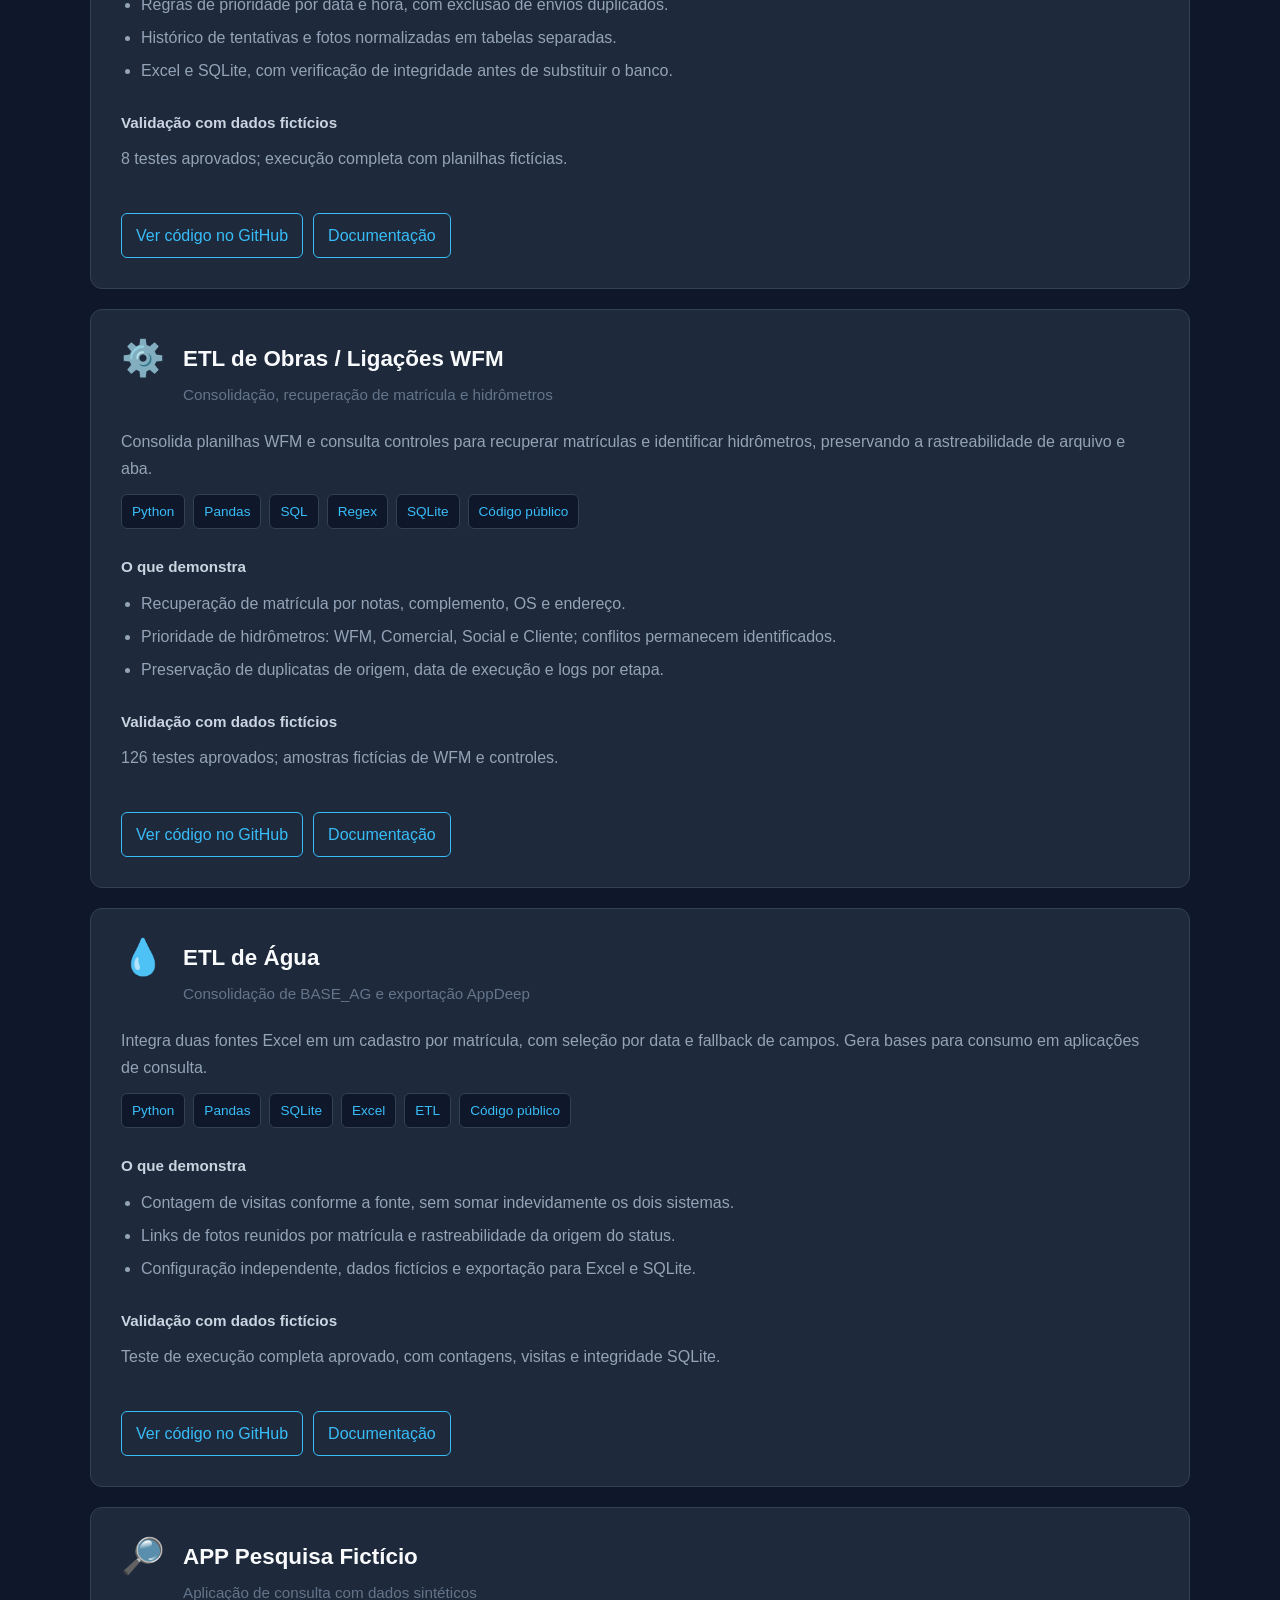
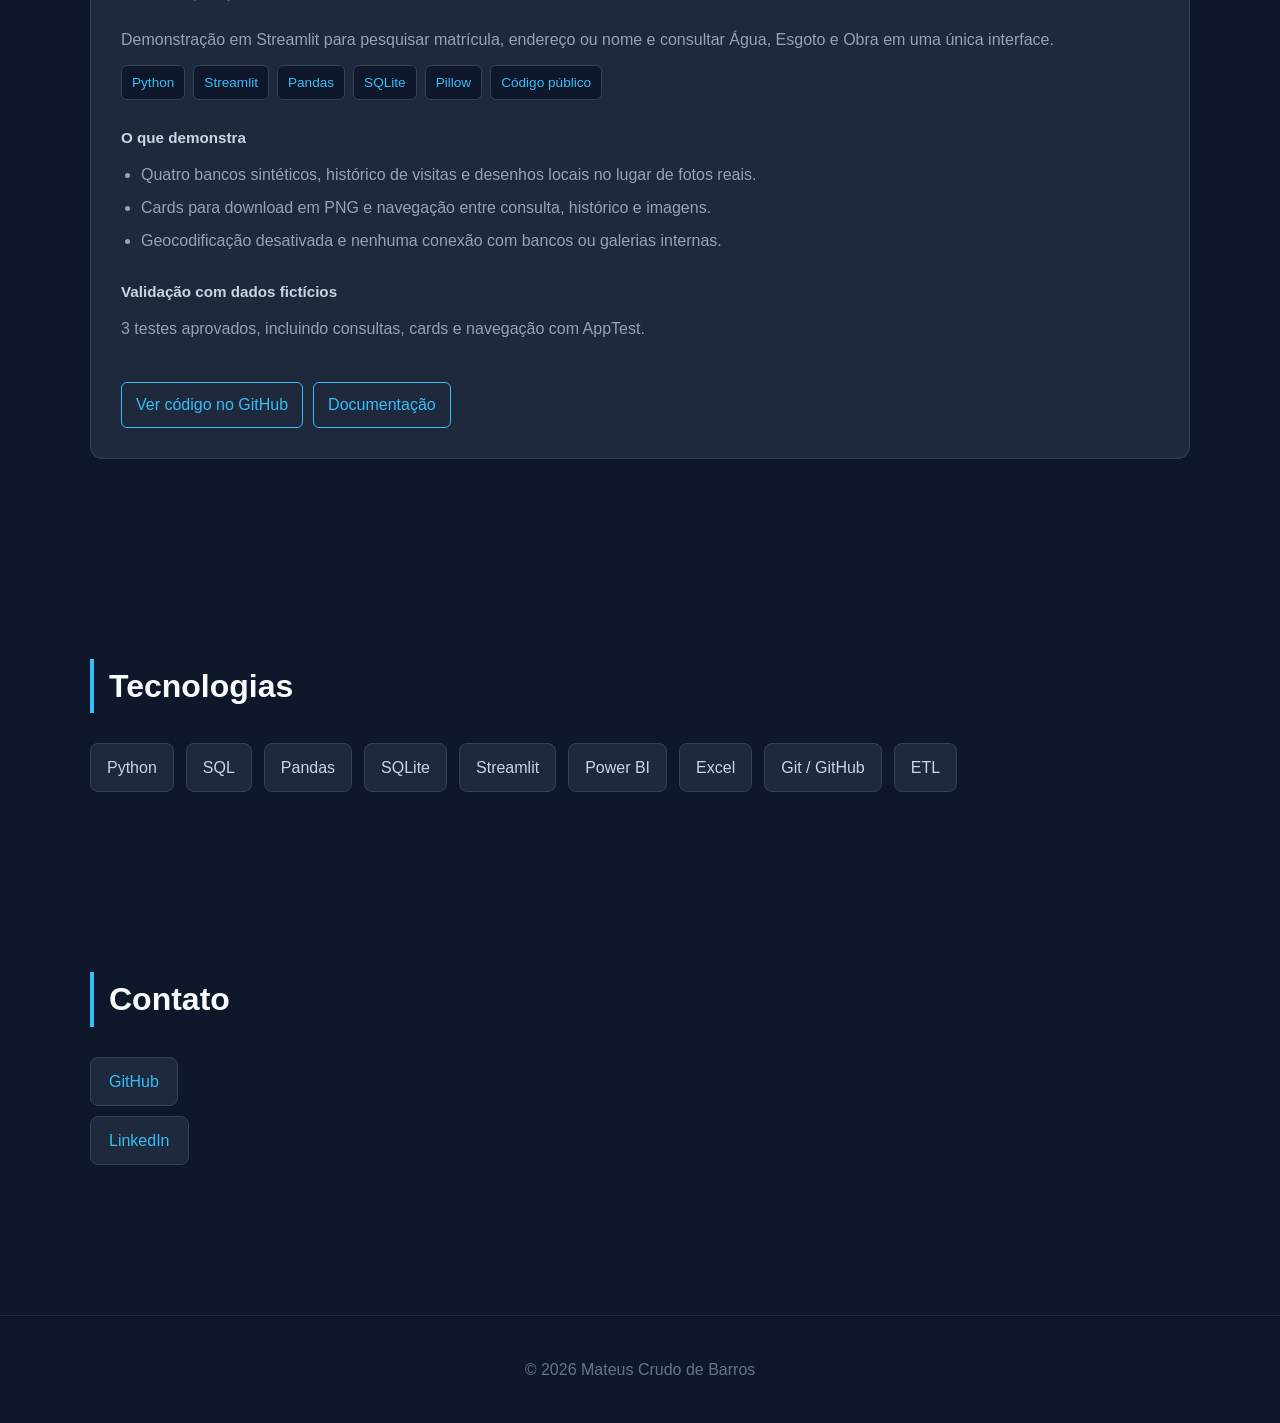
==== commit 0da4e4f0: "Atualiza portfólio após tornar públicos os ETLs de Esgoto e Obras" ====
--- a/index.html
+++ b/index.html
@@ -59,9 +59,9 @@
             <h2 id="titulo-projetos">Projetos de Engenharia de Dados</h2>
             <p>Da preparação das fontes à aplicação de consulta: quatro projetos com documentação,
                 testes automatizados e amostras fictícias.</p>
-            <p>Água e o aplicativo possuem código público. Esgoto e Obras continuam em
-                repositórios privados; os links exigem acesso autorizado. Os dados e sistemas internos
-                permanecem separados das demonstrações.</p>
+            <p>Os quatro projetos possuem código e documentação públicos no GitHub,
+                com amostras fictícias para demonstração. Os dados e sistemas internos
+                permanecem separados dos projetos de portfólio.</p>
 
             <article class="project-card">
                 <div class="project-header">
@@ -78,7 +78,7 @@
                     <span>SQLite</span>
                     <span>Excel</span>
                     <span>ETL</span>
-                    <span>Repositório privado</span>
+                    <span>Código público</span>
                 </div>
                 <h4>O que demonstra</h4>
                 <ul class="project-list">
@@ -90,10 +90,10 @@
                 <p>8 testes aprovados; execução completa com planilhas fictícias.</p>
                 <div class="project-links">
                     <a href="https://github.com/Mateuscrudo/ETL_DUPLA_ESGOTO_" target="_blank" rel="noopener noreferrer">
-                        GitHub · acesso restrito
+                        Ver código no GitHub
                     </a>
                     <a href="https://github.com/Mateuscrudo/ETL_DUPLA_ESGOTO_/blob/main/README.md" target="_blank" rel="noopener noreferrer">
-                        Documentação · acesso restrito
+                        Documentação
                     </a>
                 </div>
             </article>
@@ -113,7 +113,7 @@
                     <span>SQL</span>
                     <span>Regex</span>
                     <span>SQLite</span>
-                    <span>Repositório privado</span>
+                    <span>Código público</span>
                 </div>
                 <h4>O que demonstra</h4>
                 <ul class="project-list">
@@ -125,10 +125,10 @@
                 <p>126 testes aprovados; amostras fictícias de WFM e controles.</p>
                 <div class="project-links">
                     <a href="https://github.com/Mateuscrudo/ETL_LIGACOES_WFM" target="_blank" rel="noopener noreferrer">
-                        GitHub · acesso restrito
+                        Ver código no GitHub
                     </a>
                     <a href="https://github.com/Mateuscrudo/ETL_LIGACOES_WFM/blob/main/README.md" target="_blank" rel="noopener noreferrer">
-                        Documentação · acesso restrito
+                        Documentação
                     </a>
                 </div>
             </article>
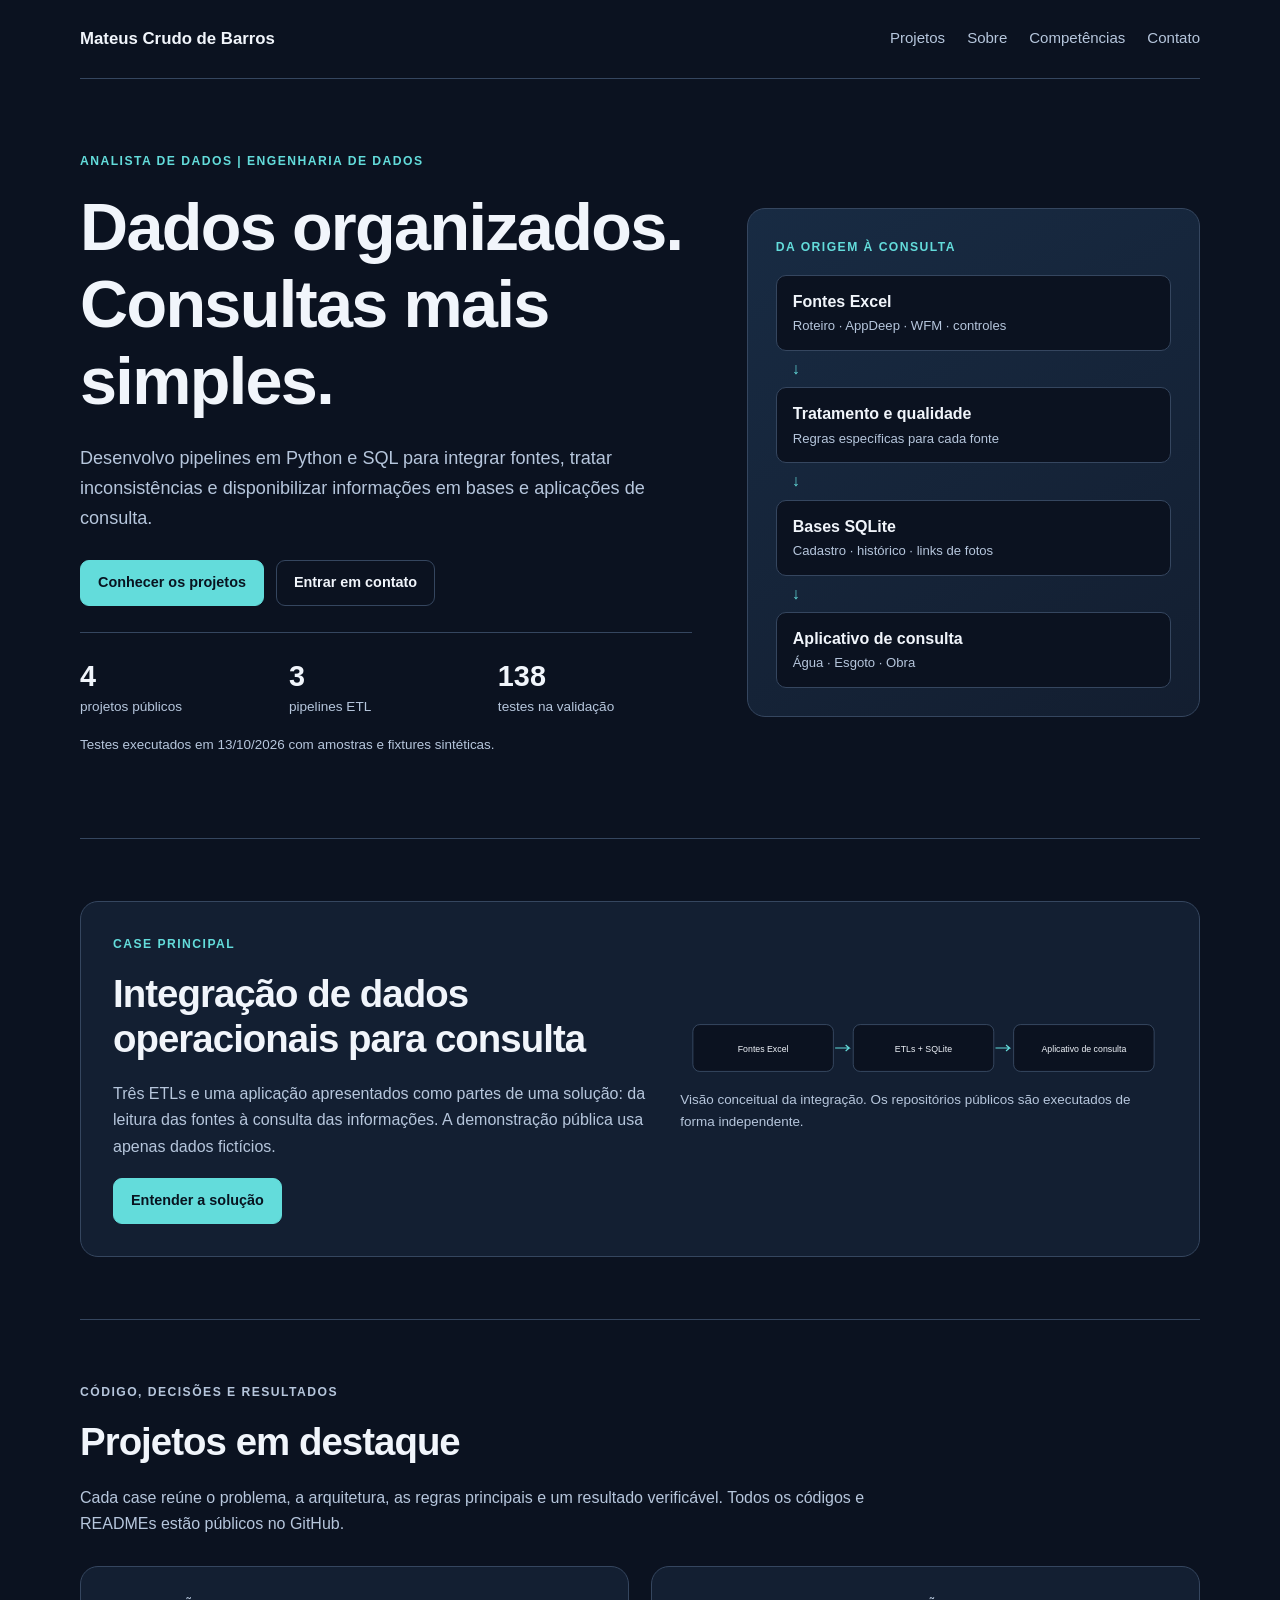
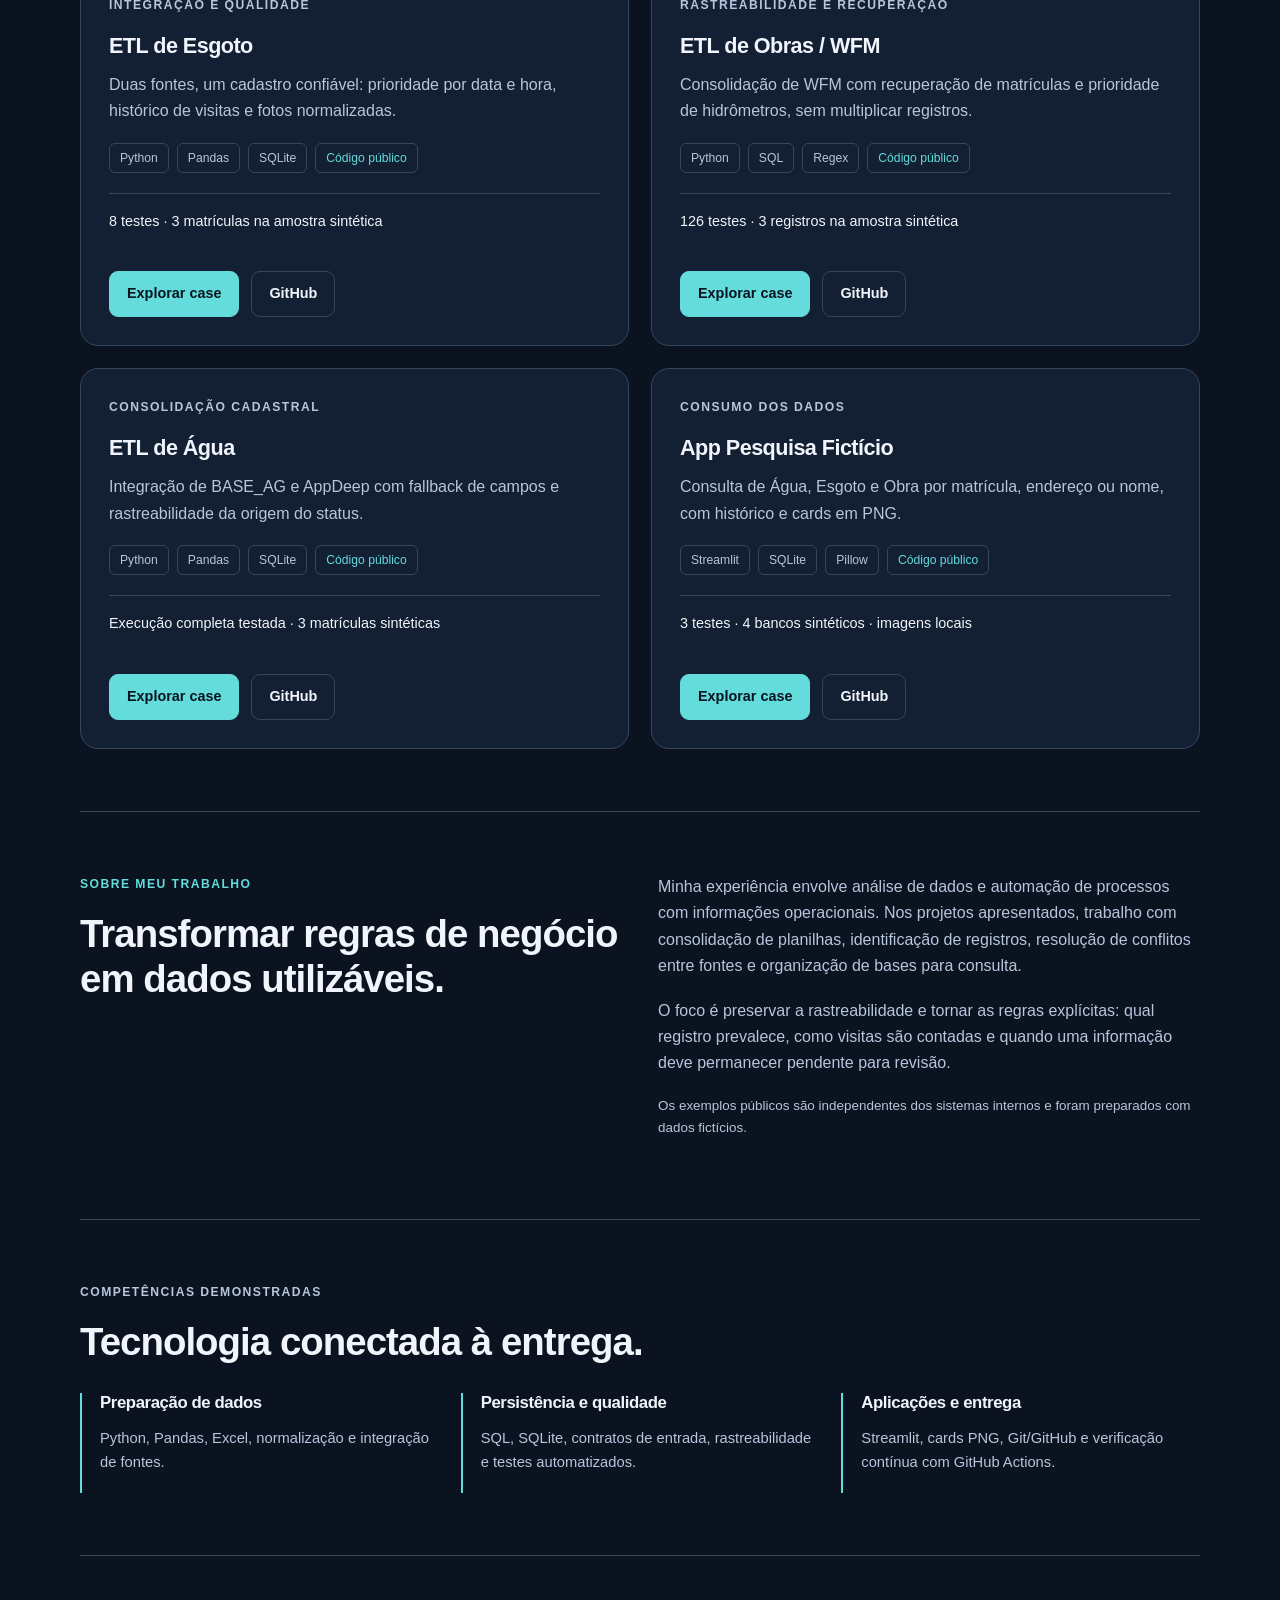
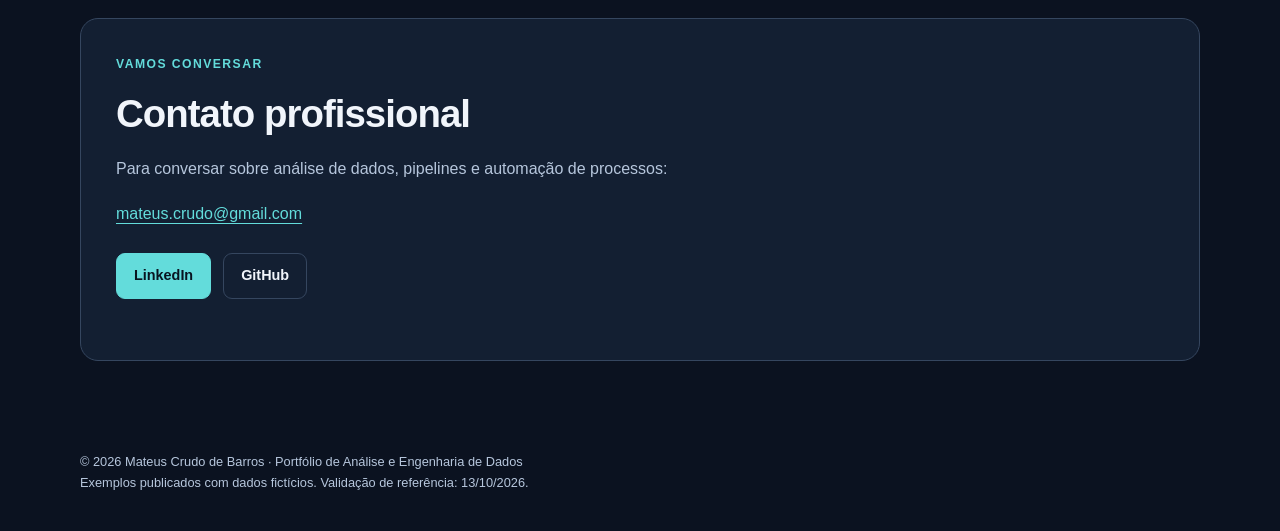
==== commit af2ec947: "Renova portfólio com cases, arquitetura, resultados sintéticos e contatos profissionais" ====
--- a/index.html
+++ b/index.html
@@ -1,259 +1,15 @@
-<!DOCTYPE html>
-<html lang="pt-BR">
-
-<head>
-    <meta charset="UTF-8">
-    <meta name="viewport" content="width=device-width, initial-scale=1.0">
-
-    <title>Mateus Crudo de Barros | Portfólio</title>
-
-    <meta
-        name="description"
-        content="Portfólio de Mateus Crudo de Barros - Analista de Dados e Engenharia de Dados."
-    >
-    
-    <link rel="stylesheet" href="style.css">
-</head>
-
-<body>
-
-    <header>
-        <h1>Mateus Crudo de Barros</h1>
-
-        <h2>Analista de Dados | Engenharia de Dados</h2>
-
-        <p>
-            Transformando dados em processos automatizados,
-            pipelines e aplicações para tomada de decisão.
-        </p>
-
-        <nav>
-            <a href="#sobre">Sobre mim</a>
-            <a href="#projetos">Projetos</a>
-            <a href="#tecnologias">Tecnologias</a>
-            <a href="#contato">Contato</a>
-        </nav>
-    </header>
-
-
-    <main>
-
-        <section id="sobre">
-            <h2>Sobre mim</h2>
-
-            <p>
-                Sou profissional com experiência em análise de dados,
-                automação de processos e desenvolvimento de soluções
-                utilizando dados operacionais.
-            </p>
-
-            <p>
-                Tenho interesse especial em engenharia de dados,
-                ETL, bancos de dados, automação e desenvolvimento
-                de aplicações para consulta e análise de informações.
-            </p>
-        </section>
-
-
-        <section id="projetos" aria-labelledby="titulo-projetos">
-            <h2 id="titulo-projetos">Projetos de Engenharia de Dados</h2>
-            <p>Da preparação das fontes à aplicação de consulta: quatro projetos com documentação,
-                testes automatizados e amostras fictícias.</p>
-            <p>Os quatro projetos possuem código e documentação públicos no GitHub,
-                com amostras fictícias para demonstração. Os dados e sistemas internos
-                permanecem separados dos projetos de portfólio.</p>
-
-            <article class="project-card">
-                <div class="project-header">
-                    <span class="project-icon" aria-hidden="true">🚰</span>
-                    <div>
-                        <h3>ETL de Esgoto</h3>
-                        <p class="project-subtitle">Integração de Roteiro e AppDeep</p>
-                    </div>
-                </div>
-                <p>Consolida duas fontes Excel por matrícula, seleciona o cadastro mais recente e organiza visitas e links de fotos para consulta.</p>
-                <div class="tags" aria-label="Tecnologias e disponibilidade">
-                    <span>Python</span>
-                    <span>Pandas</span>
-                    <span>SQLite</span>
-                    <span>Excel</span>
-                    <span>ETL</span>
-                    <span>Código público</span>
-                </div>
-                <h4>O que demonstra</h4>
-                <ul class="project-list">
-                    <li>Regras de prioridade por data e hora, com exclusão de envios duplicados.</li>
-                    <li>Histórico de tentativas e fotos normalizadas em tabelas separadas.</li>
-                    <li>Excel e SQLite, com verificação de integridade antes de substituir o banco.</li>
-                </ul>
-                <h4>Validação com dados fictícios</h4>
-                <p>8 testes aprovados; execução completa com planilhas fictícias.</p>
-                <div class="project-links">
-                    <a href="https://github.com/Mateuscrudo/ETL_DUPLA_ESGOTO_" target="_blank" rel="noopener noreferrer">
-                        Ver código no GitHub
-                    </a>
-                    <a href="https://github.com/Mateuscrudo/ETL_DUPLA_ESGOTO_/blob/main/README.md" target="_blank" rel="noopener noreferrer">
-                        Documentação
-                    </a>
-                </div>
-            </article>
-
-            <article class="project-card">
-                <div class="project-header">
-                    <span class="project-icon" aria-hidden="true">⚙️</span>
-                    <div>
-                        <h3>ETL de Obras / Ligações WFM</h3>
-                        <p class="project-subtitle">Consolidação, recuperação de matrícula e hidrômetros</p>
-                    </div>
-                </div>
-                <p>Consolida planilhas WFM e consulta controles para recuperar matrículas e identificar hidrômetros, preservando a rastreabilidade de arquivo e aba.</p>
-                <div class="tags" aria-label="Tecnologias e disponibilidade">
-                    <span>Python</span>
-                    <span>Pandas</span>
-                    <span>SQL</span>
-                    <span>Regex</span>
-                    <span>SQLite</span>
-                    <span>Código público</span>
-                </div>
-                <h4>O que demonstra</h4>
-                <ul class="project-list">
-                    <li>Recuperação de matrícula por notas, complemento, OS e endereço.</li>
-                    <li>Prioridade de hidrômetros: WFM, Comercial, Social e Cliente; conflitos permanecem identificados.</li>
-                    <li>Preservação de duplicatas de origem, data de execução e logs por etapa.</li>
-                </ul>
-                <h4>Validação com dados fictícios</h4>
-                <p>126 testes aprovados; amostras fictícias de WFM e controles.</p>
-                <div class="project-links">
-                    <a href="https://github.com/Mateuscrudo/ETL_LIGACOES_WFM" target="_blank" rel="noopener noreferrer">
-                        Ver código no GitHub
-                    </a>
-                    <a href="https://github.com/Mateuscrudo/ETL_LIGACOES_WFM/blob/main/README.md" target="_blank" rel="noopener noreferrer">
-                        Documentação
-                    </a>
-                </div>
-            </article>
-
-            <article class="project-card">
-                <div class="project-header">
-                    <span class="project-icon" aria-hidden="true">💧</span>
-                    <div>
-                        <h3>ETL de Água</h3>
-                        <p class="project-subtitle">Consolidação de BASE_AG e exportação AppDeep</p>
-                    </div>
-                </div>
-                <p>Integra duas fontes Excel em um cadastro por matrícula, com seleção por data e fallback de campos. Gera bases para consumo em aplicações de consulta.</p>
-                <div class="tags" aria-label="Tecnologias e disponibilidade">
-                    <span>Python</span>
-                    <span>Pandas</span>
-                    <span>SQLite</span>
-                    <span>Excel</span>
-                    <span>ETL</span>
-                    <span>Código público</span>
-                </div>
-                <h4>O que demonstra</h4>
-                <ul class="project-list">
-                    <li>Contagem de visitas conforme a fonte, sem somar indevidamente os dois sistemas.</li>
-                    <li>Links de fotos reunidos por matrícula e rastreabilidade da origem do status.</li>
-                    <li>Configuração independente, dados fictícios e exportação para Excel e SQLite.</li>
-                </ul>
-                <h4>Validação com dados fictícios</h4>
-                <p>Teste de execução completa aprovado, com contagens, visitas e integridade SQLite.</p>
-                <div class="project-links">
-                    <a href="https://github.com/Mateuscrudo/ETL_AGUA" target="_blank" rel="noopener noreferrer">
-                        Ver código no GitHub
-                    </a>
-                    <a href="https://github.com/Mateuscrudo/ETL_AGUA/blob/main/README.md" target="_blank" rel="noopener noreferrer">
-                        Documentação
-                    </a>
-                </div>
-            </article>
-
-            <article class="project-card">
-                <div class="project-header">
-                    <span class="project-icon" aria-hidden="true">🔎</span>
-                    <div>
-                        <h3>APP Pesquisa Fictício</h3>
-                        <p class="project-subtitle">Aplicação de consulta com dados sintéticos</p>
-                    </div>
-                </div>
-                <p>Demonstração em Streamlit para pesquisar matrícula, endereço ou nome e consultar Água, Esgoto e Obra em uma única interface.</p>
-                <div class="tags" aria-label="Tecnologias e disponibilidade">
-                    <span>Python</span>
-                    <span>Streamlit</span>
-                    <span>Pandas</span>
-                    <span>SQLite</span>
-                    <span>Pillow</span>
-                    <span>Código público</span>
-                </div>
-                <h4>O que demonstra</h4>
-                <ul class="project-list">
-                    <li>Quatro bancos sintéticos, histórico de visitas e desenhos locais no lugar de fotos reais.</li>
-                    <li>Cards para download em PNG e navegação entre consulta, histórico e imagens.</li>
-                    <li>Geocodificação desativada e nenhuma conexão com bancos ou galerias internas.</li>
-                </ul>
-                <h4>Validação com dados fictícios</h4>
-                <p>3 testes aprovados, incluindo consultas, cards e navegação com AppTest.</p>
-                <div class="project-links">
-                    <a href="https://github.com/Mateuscrudo/APP_PESQUISA_FICTICIO" target="_blank" rel="noopener noreferrer">
-                        Ver código no GitHub
-                    </a>
-                    <a href="https://github.com/Mateuscrudo/APP_PESQUISA_FICTICIO/blob/main/README.md" target="_blank" rel="noopener noreferrer">
-                        Documentação
-                    </a>
-                </div>
-            </article>
-        </section>
-
-        <section id="tecnologias">
-
-            <h2>Tecnologias</h2>
-
-            <ul>
-                <li>Python</li>
-                <li>SQL</li>
-                <li>Pandas</li>
-                <li>SQLite</li>
-                <li>Streamlit</li>
-                <li>Power BI</li>
-                <li>Excel</li>
-                <li>Git / GitHub</li>
-                <li>ETL</li>
-            </ul>
-
-        </section>
-
-
-        <section id="contato">
-
-            <h2>Contato</h2>
-
-            <p>
-                <a href="https://github.com/Mateuscrudo"
-                   target="_blank">
-                    GitHub
-                </a>
-            </p>
-
-            <p>
-                <a href="https://www.linkedin.com/"
-                   target="_blank">
-                    LinkedIn
-                </a>
-            </p>
-
-        </section>
-
-    </main>
-
-
-    <footer>
-
-        <p>
-            © 2026 Mateus Crudo de Barros
-        </p>
-
-    </footer>
-
-</body>
-
-</html>
+<!doctype html>
+<html lang="pt-BR"><head><meta charset="utf-8"><meta name="viewport" content="width=device-width, initial-scale=1">
+<title>Portfólio de Análise e Engenharia de Dados | Mateus Crudo de Barros</title><meta name="description" content="Pipelines Python e SQL, qualidade de dados e aplicações de consulta. Conheça os projetos públicos de Mateus Crudo de Barros.">
+<meta property="og:title" content="Portfólio de Análise e Engenharia de Dados | Mateus Crudo de Barros"><meta property="og:description" content="Pipelines Python e SQL, qualidade de dados e aplicações de consulta. Conheça os projetos públicos de Mateus Crudo de Barros."><meta property="og:type" content="website"><meta property="og:locale" content="pt_BR">
+<meta name="theme-color" content="#0b1220"><link rel="icon" href="assets/favicon.svg" type="image/svg+xml"><link rel="stylesheet" href="style.css"></head>
+<body><a class="skip" href="#conteudo">Pular para o conteúdo</a><div class="wrap"><header class="topbar"><a class="brand" href="index.html">Mateus Crudo de Barros</a><nav class="nav" aria-label="Navegação principal"><a href="index.html#projetos">Projetos</a><a href="index.html#sobre">Sobre</a><a href="index.html#competencias">Competências</a><a href="index.html#contato">Contato</a></nav></header>
+<main id="conteudo">
+<section class="hero" aria-labelledby="titulo"><div><p class="eyebrow">Analista de Dados | Engenharia de Dados</p><h1 id="titulo">Dados organizados.<br>Consultas mais simples.</h1><p class="intro">Desenvolvo pipelines em Python e SQL para integrar fontes, tratar inconsistências e disponibilizar informações em bases e aplicações de consulta.</p><div class="actions"><a class="btn primary" href="#projetos">Conhecer os projetos</a><a class="btn" href="#contato">Entrar em contato</a></div><div class="facts"><div><strong>4</strong><span>projetos públicos</span></div><div><strong>3</strong><span>pipelines ETL</span></div><div><strong>138</strong><span>testes na validação</span></div></div><p class="small" style="margin-top:14px">Testes executados em 13/10/2026 com amostras e fixtures sintéticas.</p></div>
+<div class="hero-flow" aria-label="Visão do fluxo de dados"><p class="eyebrow">Da origem à consulta</p><div class="flow-step">Fontes Excel<small>Roteiro · AppDeep · WFM · controles</small></div><p class="flow-arrow" aria-hidden="true">↓</p><div class="flow-step">Tratamento e qualidade<small>Regras específicas para cada fonte</small></div><p class="flow-arrow" aria-hidden="true">↓</p><div class="flow-step">Bases SQLite<small>Cadastro · histórico · links de fotos</small></div><p class="flow-arrow" aria-hidden="true">↓</p><div class="flow-step">Aplicativo de consulta<small>Água · Esgoto · Obra</small></div></div></section>
+<section class="section" aria-labelledby="case-principal"><div class="featured"><div><p class="eyebrow">Case principal</p><h2 id="case-principal">Integração de dados operacionais para consulta</h2><p class="muted">Três ETLs e uma aplicação apresentados como partes de uma solução: da leitura das fontes à consulta das informações. A demonstração pública usa apenas dados fictícios.</p><a class="btn primary" href="cases/integracao.html">Entender a solução</a></div><div><img src="assets/integracao.svg" alt="Fluxo: fontes Excel, ETLs e SQLite, aplicativo de consulta" width="832" height="140"><p class="small">Visão conceitual da integração. Os repositórios públicos são executados de forma independente.</p></div></div></section>
+<section class="section" id="projetos"><div class="section-head"><p class="eyebrow">Código, decisões e resultados</p><h2>Projetos em destaque</h2><p>Cada case reúne o problema, a arquitetura, as regras principais e um resultado verificável. Todos os códigos e READMEs estão públicos no GitHub.</p></div><div class="grid"><article class="card"><p class="eyebrow">Integração e qualidade</p><h3>ETL de Esgoto</h3><p>Duas fontes, um cadastro confiável: prioridade por data e hora, histórico de visitas e fotos normalizadas.</p><div class="tagrow"><span class="tag">Python</span><span class="tag">Pandas</span><span class="tag">SQLite</span><span class="tag status">Código público</span></div><p class="result">8 testes · 3 matrículas na amostra sintética</p><div class="actions"><a class="btn primary" href="cases/esgoto.html">Explorar case</a><a class="btn" href="https://github.com/Mateuscrudo/ETL_DUPLA_ESGOTO_" target="_blank" rel="noopener noreferrer">GitHub</a></div></article><article class="card"><p class="eyebrow">Rastreabilidade e recuperação</p><h3>ETL de Obras / WFM</h3><p>Consolidação de WFM com recuperação de matrículas e prioridade de hidrômetros, sem multiplicar registros.</p><div class="tagrow"><span class="tag">Python</span><span class="tag">SQL</span><span class="tag">Regex</span><span class="tag status">Código público</span></div><p class="result">126 testes · 3 registros na amostra sintética</p><div class="actions"><a class="btn primary" href="cases/obras.html">Explorar case</a><a class="btn" href="https://github.com/Mateuscrudo/ETL_LIGACOES_WFM" target="_blank" rel="noopener noreferrer">GitHub</a></div></article><article class="card"><p class="eyebrow">Consolidação cadastral</p><h3>ETL de Água</h3><p>Integração de BASE_AG e AppDeep com fallback de campos e rastreabilidade da origem do status.</p><div class="tagrow"><span class="tag">Python</span><span class="tag">Pandas</span><span class="tag">SQLite</span><span class="tag status">Código público</span></div><p class="result">Execução completa testada · 3 matrículas sintéticas</p><div class="actions"><a class="btn primary" href="cases/agua.html">Explorar case</a><a class="btn" href="https://github.com/Mateuscrudo/ETL_AGUA" target="_blank" rel="noopener noreferrer">GitHub</a></div></article><article class="card"><p class="eyebrow">Consumo dos dados</p><h3>App Pesquisa Fictício</h3><p>Consulta de Água, Esgoto e Obra por matrícula, endereço ou nome, com histórico e cards em PNG.</p><div class="tagrow"><span class="tag">Streamlit</span><span class="tag">SQLite</span><span class="tag">Pillow</span><span class="tag status">Código público</span></div><p class="result">3 testes · 4 bancos sintéticos · imagens locais</p><div class="actions"><a class="btn primary" href="cases/app.html">Explorar case</a><a class="btn" href="https://github.com/Mateuscrudo/APP_PESQUISA_FICTICIO" target="_blank" rel="noopener noreferrer">GitHub</a></div></article></div></section>
+<section class="section" id="sobre"><div class="twocol"><div><p class="eyebrow">Sobre meu trabalho</p><h2>Transformar regras de negócio em dados utilizáveis.</h2></div><div><p class="muted">Minha experiência envolve análise de dados e automação de processos com informações operacionais. Nos projetos apresentados, trabalho com consolidação de planilhas, identificação de registros, resolução de conflitos entre fontes e organização de bases para consulta.</p><p class="muted">O foco é preservar a rastreabilidade e tornar as regras explícitas: qual registro prevalece, como visitas são contadas e quando uma informação deve permanecer pendente para revisão.</p><p class="small">Os exemplos públicos são independentes dos sistemas internos e foram preparados com dados fictícios.</p></div></div></section>
+<section class="section" id="competencias"><div class="section-head"><p class="eyebrow">Competências demonstradas</p><h2>Tecnologia conectada à entrega.</h2></div><div class="skills"><div><h3>Preparação de dados</h3><p>Python, Pandas, Excel, normalização e integração de fontes.</p></div><div><h3>Persistência e qualidade</h3><p>SQL, SQLite, contratos de entrada, rastreabilidade e testes automatizados.</p></div><div><h3>Aplicações e entrega</h3><p>Streamlit, cards PNG, Git/GitHub e verificação contínua com GitHub Actions.</p></div></div></section>
+<section class="section" id="contato"><div class="contact"><p class="eyebrow">Vamos conversar</p><h2>Contato profissional</h2><p class="muted">Para conversar sobre análise de dados, pipelines e automação de processos:</p><p><a href="mailto:mateus.crudo@gmail.com">mateus.crudo@gmail.com</a></p><div class="actions"><a class="btn primary" href="https://www.linkedin.com/in/mateus-crudo-de-barros-50318bb8/" target="_blank" rel="noopener noreferrer">LinkedIn</a><a class="btn" href="https://github.com/Mateuscrudo" target="_blank" rel="noopener noreferrer">GitHub</a></div></div></section>
+</main><footer class="footer">© 2026 Mateus Crudo de Barros · Portfólio de Análise e Engenharia de Dados<br>Exemplos publicados com dados fictícios. Validação de referência: 13/10/2026.</footer></div></body></html>
--- a/style.css
+++ b/style.css
@@ -1,383 +1,3 @@
-/* =========================================================
-   CONFIGURAÇÕES GERAIS
-   ========================================================= */
-
-* {
-    margin: 0;
-    padding: 0;
-    box-sizing: border-box;
-}
-
-html {
-    scroll-behavior: smooth;
-}
-
-body {
-    font-family: Arial, Helvetica, sans-serif;
-    background: #0f172a;
-    color: #e2e8f0;
-    line-height: 1.7;
-}
-
-
-/* =========================================================
-   LINKS
-   ========================================================= */
-
-a {
-    color: #38bdf8;
-    text-decoration: none;
-    transition: 0.2s ease;
-}
-
-a:hover {
-    color: #7dd3fc;
-}
-
-
-/* =========================================================
-   HEADER / HERO
-   ========================================================= */
-
-header {
-    min-height: 75vh;
-    display: flex;
-    flex-direction: column;
-    justify-content: center;
-    align-items: center;
-    text-align: center;
-
-    padding: 80px 20px;
-
-    background:
-        radial-gradient(
-            circle at top,
-            rgba(56, 189, 248, 0.15),
-            transparent 40%
-        ),
-        #0f172a;
-}
-
-header h1 {
-    font-size: clamp(2.5rem, 6vw, 5rem);
-    margin-bottom: 10px;
-    color: #f8fafc;
-}
-
-header h2 {
-    font-size: clamp(1.2rem, 3vw, 2rem);
-    font-weight: 400;
-    color: #38bdf8;
-    margin-bottom: 25px;
-}
-
-header p {
-    max-width: 700px;
-    font-size: 1.15rem;
-    color: #94a3b8;
-    margin-bottom: 35px;
-}
-
-
-/* =========================================================
-   NAVEGAÇÃO
-   ========================================================= */
-
-nav {
-    display: flex;
-    flex-wrap: wrap;
-    justify-content: center;
-    gap: 12px;
-}
-
-nav a {
-    padding: 10px 18px;
-
-    border: 1px solid #334155;
-    border-radius: 8px;
-
-    color: #cbd5e1;
-
-    transition: 0.2s ease;
-}
-
-nav a:hover {
-    background: #1e293b;
-    border-color: #38bdf8;
-    color: #38bdf8;
-}
-
-
-/* =========================================================
-   CONTEÚDO PRINCIPAL
-   ========================================================= */
-
-main {
-    width: min(1100px, 90%);
-    margin: 0 auto;
-}
-
-section {
-    padding: 90px 0;
-}
-
-section h2 {
-    font-size: 2rem;
-    color: #f8fafc;
-    margin-bottom: 30px;
-
-    border-left: 4px solid #38bdf8;
-    padding-left: 15px;
-}
-
-section p {
-    color: #94a3b8;
-    margin-bottom: 15px;
-}
-
-
-/* =========================================================
-   PROJETOS
-   ========================================================= */
-
-#projetos {
-    display: flex;
-    flex-direction: column;
-}
-
-article {
-    background: #1e293b;
-
-    border: 1px solid #334155;
-    border-radius: 12px;
-
-    padding: 30px;
-    margin-bottom: 20px;
-
-    transition:
-        transform 0.2s ease,
-        border-color 0.2s ease,
-        box-shadow 0.2s ease;
-}
-
-article:hover {
-    transform: translateY(-5px);
-
-    border-color: #38bdf8;
-
-    box-shadow:
-        0 10px 30px rgba(0, 0, 0, 0.25);
-}
-
-article h3 {
-    font-size: 1.4rem;
-    color: #f8fafc;
-    margin-bottom: 15px;
-}
-
-article p {
-    margin-bottom: 12px;
-}
-
-article strong {
-    color: #cbd5e1;
-}
-
-article a {
-    display: inline-block;
-    margin-top: 15px;
-
-    padding: 8px 14px;
-
-    border: 1px solid #38bdf8;
-    border-radius: 6px;
-
-    color: #38bdf8;
-}
-
-article a:hover {
-    background: #38bdf8;
-    color: #0f172a;
-}
-
-
-/* =========================================================
-   TECNOLOGIAS
-   ========================================================= */
-
-#tecnologias ul {
-    display: flex;
-    flex-wrap: wrap;
-    gap: 12px;
-
-    list-style: none;
-}
-
-#tecnologias li {
-    background: #1e293b;
-
-    border: 1px solid #334155;
-    border-radius: 8px;
-
-    padding: 10px 16px;
-
-    color: #cbd5e1;
-
-    transition: 0.2s ease;
-}
-
-#tecnologias li:hover {
-    border-color: #38bdf8;
-    color: #38bdf8;
-    transform: translateY(-2px);
-}
-
-
-/* =========================================================
-   CONTATO
-   ========================================================= */
-
-#contato p {
-    margin-bottom: 10px;
-}
-
-#contato a {
-    display: inline-block;
-
-    padding: 10px 18px;
-
-    border: 1px solid #334155;
-    border-radius: 8px;
-
-    background: #1e293b;
-}
-
-#contato a:hover {
-    border-color: #38bdf8;
-    color: #38bdf8;
-}
-
-
-/* =========================================================
-   FOOTER
-   ========================================================= */
-
-footer {
-    text-align: center;
-
-    padding: 40px 20px;
-
-    border-top: 1px solid #1e293b;
-
-    color: #64748b;
-
-    margin-top: 50px;
-}
-
-
-/* =========================================================
-   RESPONSIVIDADE
-   ========================================================= */
-
-@media (max-width: 600px) {
-
-    header {
-        min-height: 70vh;
-        padding: 60px 20px;
-    }
-
-    header h1 {
-        font-size: 2.5rem;
-    }
-
-    header h2 {
-        font-size: 1.3rem;
-    }
-
-    header p {
-        font-size: 1rem;
-    }
-
-    section {
-        padding: 60px 0;
-    }
-
-    article {
-        padding: 22px;
-    }
-
-    nav {
-        gap: 8px;
-    }
-
-    nav a {
-        padding: 8px 12px;
-        font-size: 0.9rem;
-    }
-}
-/* =========================================================
-   CARDS DE PROJETOS
-   ========================================================= */
-
-.project-card {
-    position: relative;
-}
-
-.project-header {
-    display: flex;
-    align-items: flex-start;
-    gap: 18px;
-    margin-bottom: 20px;
-}
-
-.project-icon {
-    font-size: 2.2rem;
-    line-height: 1;
-}
-
-.project-header h3 {
-    margin-bottom: 4px;
-}
-
-.project-subtitle {
-    color: #64748b !important;
-    margin-bottom: 0 !important;
-    font-size: 0.95rem;
-}
-
-.project-card h4 {
-    color: #cbd5e1;
-    font-size: 0.95rem;
-    margin-top: 25px;
-    margin-bottom: 10px;
-}
-
-.tags {
-    display: flex;
-    flex-wrap: wrap;
-    gap: 8px;
-}
-
-.tags span {
-    background: #0f172a;
-    border: 1px solid #334155;
-    border-radius: 6px;
-    padding: 5px 10px;
-    font-size: 0.85rem;
-    color: #38bdf8;
-}
-
-.project-list {
-    padding-left: 20px;
-    color: #94a3b8;
-}
-
-.project-list li {
-    margin-bottom: 6px;
-}
-
-.project-links {
-    display: flex;
-    gap: 10px;
-    margin-top: 25px;
-}
+:root{--bg:#0b1220;--panel:#131f32;--panel2:#18283e;--text:#f1f5fb;--muted:#b6c6dc;--accent:#63dcdb;--line:#35465f;--blue:#9bc9ff;--radius:18px}
+*{box-sizing:border-box}html{scroll-behavior:smooth;scroll-padding-top:24px}body{margin:0;background:var(--bg);color:var(--text);font-family:Arial,Helvetica,sans-serif;line-height:1.65}a{color:var(--accent);text-underline-offset:4px}a:hover{color:#b4ffff}a:focus-visible,summary:focus-visible{outline:3px solid #f8cf72;outline-offset:5px;border-radius:4px}.skip{position:absolute;top:-100px;left:20px;z-index:5;background:white;color:#111;padding:12px}.skip:focus{top:12px}.wrap{width:min(1120px,calc(100% - 40px));margin:auto}.topbar{display:flex;justify-content:space-between;gap:24px;align-items:center;padding:25px 0;border-bottom:1px solid var(--line)}.brand{color:var(--text);font-size:1.05rem;font-weight:700;text-decoration:none}.nav{display:flex;gap:22px;flex-wrap:wrap}.nav a{color:var(--muted);text-decoration:none;font-size:.94rem}.eyebrow{color:var(--accent);letter-spacing:.12em;text-transform:uppercase;font-weight:700;font-size:.76rem;margin:0 0 18px}h1,h2,h3{line-height:1.16;letter-spacing:-.025em}h1{font-size:clamp(2.4rem,5.2vw,4.5rem);margin:0 0 24px;max-width:850px}h2{font-size:clamp(1.8rem,3vw,2.55rem);margin:0 0 20px}h3{font-size:1.35rem;margin:0 0 14px}p{margin:0 0 18px}.muted,.intro{color:var(--muted)}.hero{display:grid;grid-template-columns:1.35fr 1fr;gap:55px;align-items:center;padding:72px 0 64px}.hero .intro{font-size:1.13rem;max-width:650px}.actions{display:flex;flex-wrap:wrap;gap:12px;margin:26px 0}.btn{display:inline-flex;align-items:center;justify-content:center;min-height:46px;padding:10px 17px;border:1px solid var(--line);border-radius:9px;text-decoration:none;color:var(--text);font-weight:700;font-size:.9rem}.btn.primary{background:var(--accent);color:#081420;border-color:var(--accent)}.btn:hover{border-color:var(--accent);color:var(--accent)}.btn.primary:hover{color:#081420;background:#a1efee}.hero-flow{background:linear-gradient(150deg,#182b43,#131e30);border:1px solid var(--line);border-radius:var(--radius);padding:28px}.flow-step{padding:13px 16px;border:1px solid var(--line);border-radius:10px;background:var(--bg);font-weight:700}.flow-step small{display:block;color:var(--muted);font-weight:400;font-size:.82rem}.flow-arrow{color:var(--accent);margin:5px 16px}.small{font-size:.84rem;color:var(--muted)}.facts{display:grid;grid-template-columns:repeat(3,1fr);gap:15px;border-top:1px solid var(--line);padding-top:26px}.facts strong{font-size:1.8rem;display:block;line-height:1.2}.facts span{color:var(--muted);font-size:.85rem}.section{padding:62px 0;border-top:1px solid var(--line)}.section-head{max-width:790px;margin-bottom:28px}.section-head p{color:var(--muted)}.featured{background:var(--panel);border:1px solid var(--line);border-radius:var(--radius);padding:32px;display:grid;grid-template-columns:1.1fr 1fr;gap:32px;align-items:center}.featured img{width:100%;height:auto;display:block}.grid{display:grid;grid-template-columns:repeat(2,minmax(0,1fr));gap:22px}.card{background:var(--panel);border:1px solid var(--line);border-radius:var(--radius);padding:28px;display:flex;flex-direction:column}.card p{color:var(--muted)}.card .actions{margin-top:auto;margin-bottom:0;padding-top:20px}.tagrow{display:flex;gap:8px;flex-wrap:wrap;margin-bottom:20px}.tag{border:1px solid var(--line);padding:4px 10px;border-radius:6px;color:var(--muted);font-size:.76rem}.tag.status{color:var(--accent)}.result{border-top:1px solid var(--line);padding-top:16px;color:var(--text)!important;font-size:.9rem}.twocol{display:grid;grid-template-columns:1fr 1fr;gap:36px}.skills{display:grid;grid-template-columns:repeat(3,1fr);gap:22px}.skills div{border-left:2px solid var(--accent);padding-left:18px}.skills h3{font-size:1.05rem}.skills p{color:var(--muted);font-size:.92rem}.contact{background:var(--panel);border:1px solid var(--line);border-radius:var(--radius);padding:35px}.contact a{overflow-wrap:anywhere}.footer{padding:28px 0 38px;color:var(--muted);font-size:.8rem}.breadcrumbs{margin:30px 0;font-size:.88rem;color:var(--muted)}.case-hero{padding:28px 0 40px;max-width:850px}.case-hero h1{font-size:clamp(2.2rem,4.5vw,3.7rem)}.case-layout{display:grid;grid-template-columns:210px minmax(0,1fr);gap:40px}.case-nav{align-self:start;position:sticky;top:20px;padding:22px;border:1px solid var(--line);border-radius:14px}.case-nav a{display:block;padding:7px 0;font-size:.87rem}.case-body section{padding:0 0 35px;margin-bottom:35px;border-bottom:1px solid var(--line)}.case-body p,.case-body li{color:var(--muted)}.case-body h2{font-size:1.65rem}.case-body ul{padding-left:22px}.diagram{width:100%;height:auto;display:block;border:1px solid var(--line);border-radius:12px;background:var(--panel);margin:20px 0}.table-wrap{overflow-x:auto;border:1px solid var(--line);border-radius:10px;margin:20px 0}table{border-collapse:collapse;width:100%;font-size:.9rem}th,td{text-align:left;padding:13px 16px;border-bottom:1px solid var(--line);vertical-align:top}th{color:var(--text);background:var(--panel2)}td{color:var(--muted)}tr:last-child td{border-bottom:0}.callout{border-left:3px solid var(--accent);background:var(--panel);padding:20px 24px;margin:22px 0}.sample-card{width:min(100%,540px);height:auto;display:block;margin:20px auto;border-radius:12px}.caption{font-size:.83rem;color:var(--muted)}code{background:var(--panel2);padding:2px 5px;border-radius:4px;font-size:.9em;overflow-wrap:anywhere}
+@media(max-width:760px){.wrap{width:calc(100% - 32px)}.topbar{align-items:flex-start;flex-direction:column;gap:15px}.nav{gap:18px}.hero{grid-template-columns:1fr;gap:30px;padding:42px 0}.hero-flow{padding:20px}.featured,.twocol,.case-layout{grid-template-columns:1fr}.featured{padding:22px;gap:20px}.grid{grid-template-columns:1fr}.skills{grid-template-columns:1fr}.section{padding:42px 0}.card{padding:22px}.case-nav{position:static;display:flex;gap:15px;flex-wrap:wrap;padding:14px}.case-nav a{padding:0}.case-layout{gap:28px}.contact{padding:24px}.case-hero{padding-top:12px}.facts strong{font-size:1.5rem}}@media(prefers-reduced-motion:reduce){html{scroll-behavior:auto}*{transition:none!important}}
